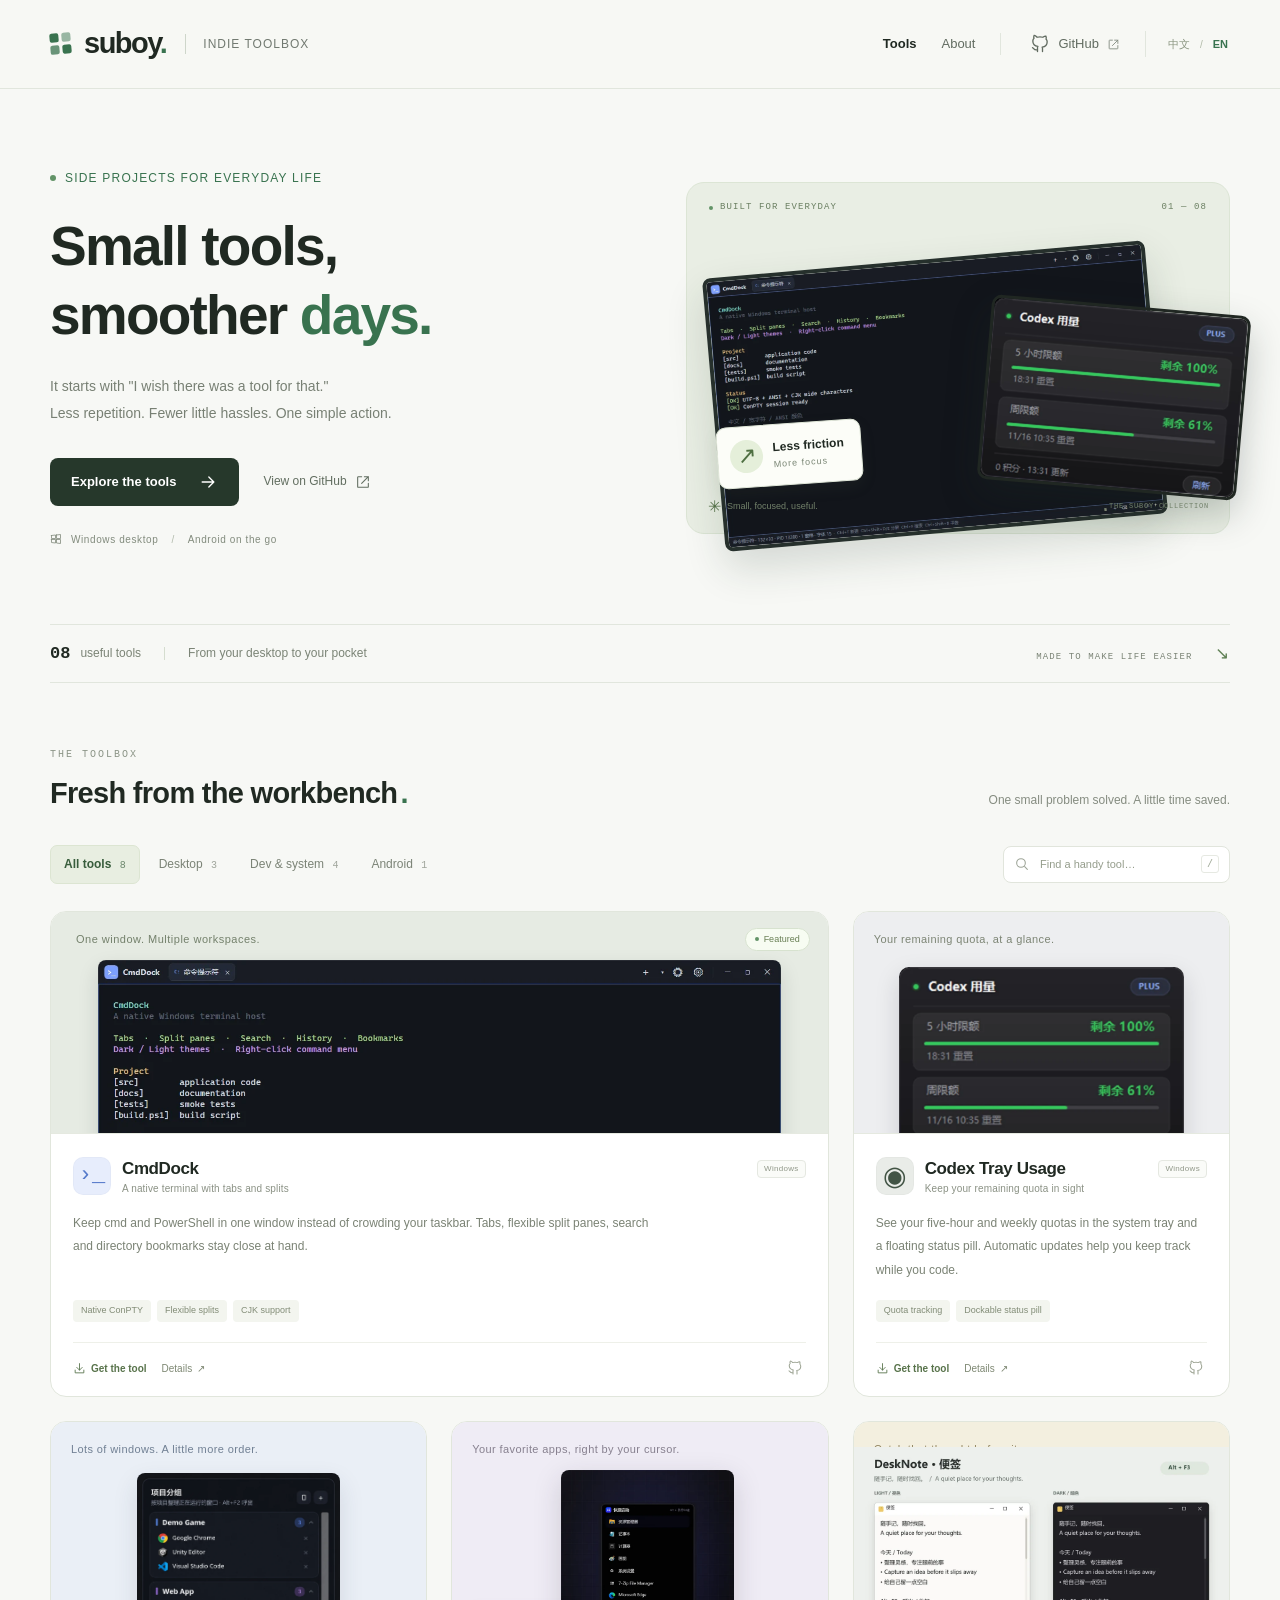
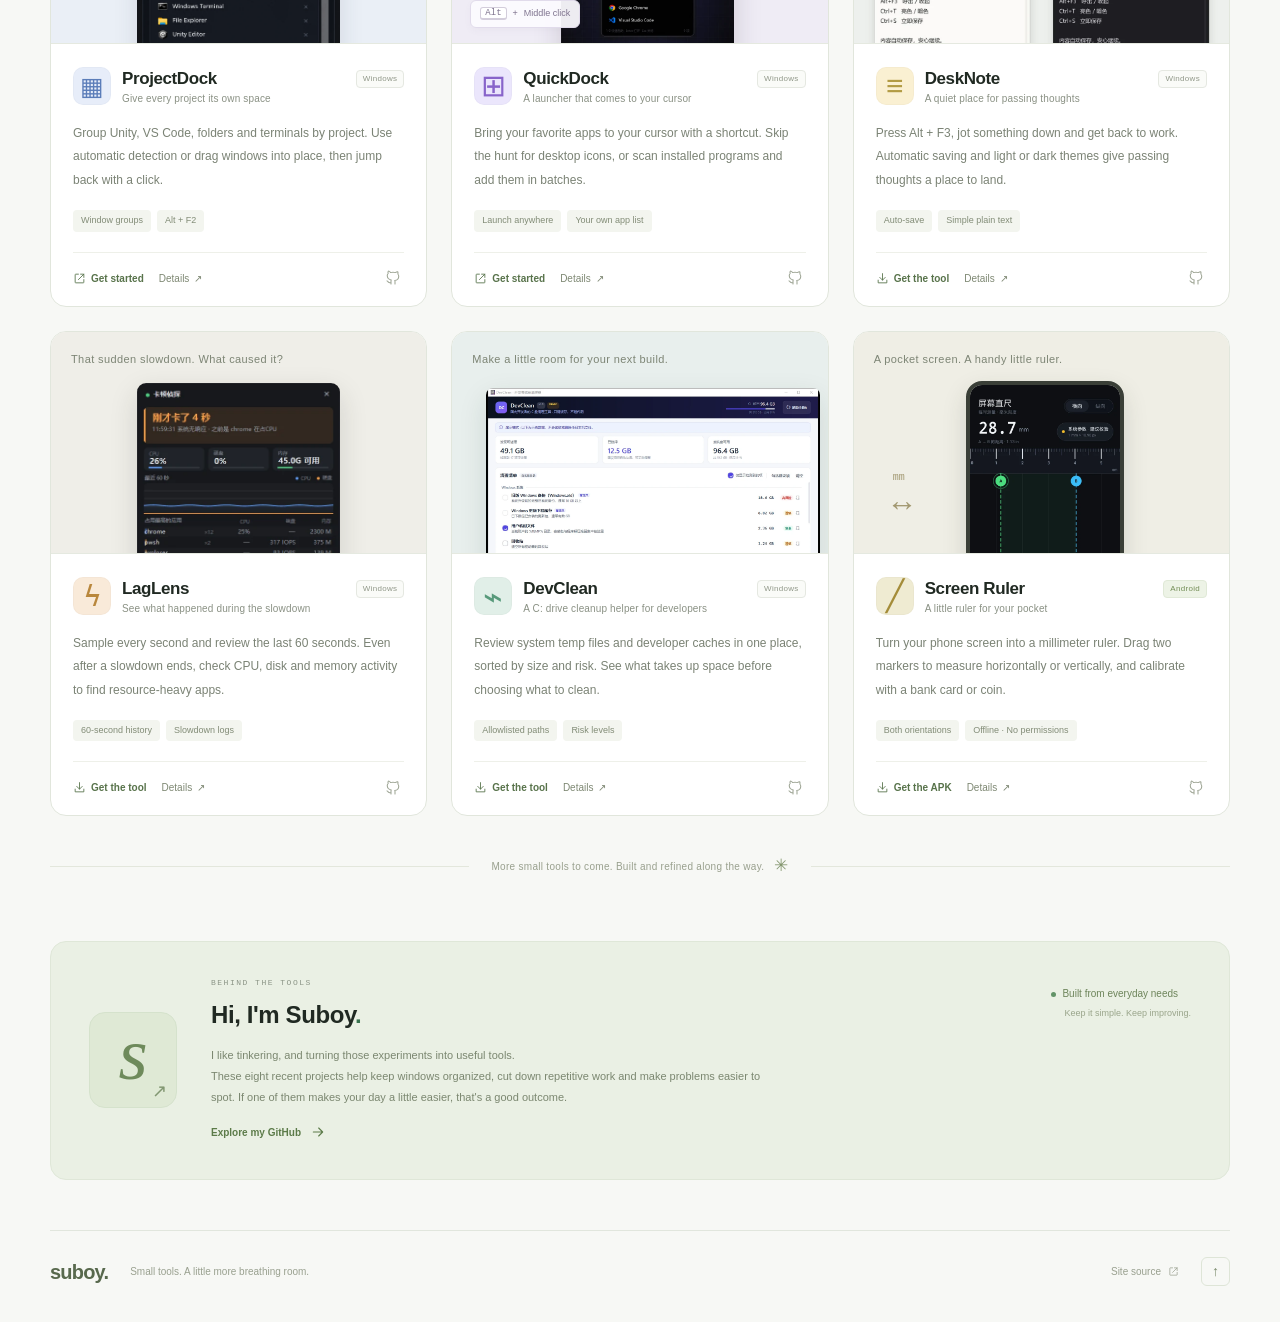
==== en/index.html @ 05780166 "Add English website with language switching and bilingual search" ====
<!DOCTYPE html>
<html lang="en">
<head>
  <meta charset="UTF-8">
  <meta name="viewport" content="width=device-width, initial-scale=1">
  <meta name="theme-color" content="#f7f8f5">
  <meta name="description" content="Explore eight tools by Suboy: CmdDock, Codex Tray Usage, DeskNote, DevClean, LagLens, ProjectDock, QuickDock and Screen Ruler. Small apps for Windows and Android.">
  <link rel="canonical" href="https://suboy1219.github.io/suboy/en/">
  <link rel="alternate" hreflang="zh-Hans" href="https://suboy1219.github.io/suboy/">
  <link rel="alternate" hreflang="en" href="https://suboy1219.github.io/suboy/en/">
  <link rel="alternate" hreflang="x-default" href="https://suboy1219.github.io/suboy/">
  <link rel="sitemap" type="application/xml" href="../sitemap.xml">
  <meta property="og:title" content="Suboy · Small tools, smoother days">
  <meta property="og:description" content="Eight tools built for everyday needs. Terminals, desktop shortcuts, system diagnostics and a ruler in your pocket.">
  <meta property="og:type" content="website">
  <meta property="og:url" content="https://suboy1219.github.io/suboy/en/">
  <meta property="og:locale" content="en_US">
  <meta property="og:locale:alternate" content="zh_CN">
  <title>Suboy Toolbox · Windows Productivity Tools &amp; Android Apps</title>
  <link rel="icon" href="../assets/favicon.svg" type="image/svg+xml">
  <link rel="stylesheet" href="../styles.css">
  <script src="../locales/en.js" defer></script>
  <script src="../app.js" defer></script>
</head>
<body>
  <a class="skip-link" href="#tools">Skip to tools</a>
  <svg class="icon-definitions" xmlns="http://www.w3.org/2000/svg" aria-hidden="true">
    <symbol id="i-arrow" viewbox="0 0 24 24"><path d="M5 12h14m-6-6 6 6-6 6"/></symbol>
    <symbol id="i-external" viewbox="0 0 24 24"><path d="M14 4h6v6m0-6L10 14m0-10H5a1 1 0 0 0-1 1v14a1 1 0 0 0 1 1h14a1 1 0 0 0 1-1v-5"/></symbol>
    <symbol id="i-download" viewbox="0 0 24 24"><path d="M12 3v12m-5-5 5 5 5-5M4 15v5h16v-5"/></symbol>
    <symbol id="i-search" viewbox="0 0 24 24"><circle cx="10.5" cy="10.5" r="6.5"/><path d="m16 16 4 4"/></symbol>
    <symbol id="i-github" viewbox="0 0 24 24"><path d="M9 19c-4.3 1.3-4.3-2.2-6-2.7m12 5v-3.5c0-1 .1-1.5-.5-2.1 3-.3 6.1-1.5 6.1-6.8 0-1.5-.5-2.7-1.4-3.6.2-.3.6-1.8-.1-3.6 0 0-1.1-.4-3.7 1.4a13 13 0 0 0-6.8 0C6 .3 4.9.7 4.9.7c-.7 1.8-.3 3.3-.1 3.6-.9.9-1.4 2.1-1.4 3.6 0 5.3 3.1 6.5 6.1 6.8-.5.5-.6 1.2-.5 2.1v4.5" transform="translate(0 1) scale(1 .94)"/></symbol>
    <symbol id="i-windows" viewbox="0 0 24 24"><path d="m3 5 8-1v7H3V5Zm10-1 8-1v8h-8V4ZM3 13h8v7l-8-1v-6Zm10 0h8v8l-8-1v-7Z"/></symbol>
    <symbol id="i-check" viewbox="0 0 24 24"><path d="m5 12 4 4L19 6"/></symbol>
    <symbol id="i-close" viewbox="0 0 24 24"><path d="m6 6 12 12M6 18 18 6"/></symbol>
  </svg>

  <header class="site-header">
    <div class="container header-inner">
      <a class="brand" href="#" aria-label="Suboy home"><span class="brand-mark" aria-hidden="true"><i></i><i></i><i></i><i></i></span><span>suboy<span class="brand-period">.</span></span><span class="brand-label">INDIE TOOLBOX</span></a>
      <nav aria-label="Main navigation"><a class="nav-current" href="#tools">Tools</a><a href="#about">About</a><a class="nav-github" href="https://github.com/suboy1219" target="_blank" rel="noopener noreferrer"><svg class="icon"><use href="#i-github"/></svg>GitHub<svg class="icon small"><use href="#i-external"/></svg></a><span class="language-switch" role="group" aria-label="Choose language"><a href="../" lang="zh-CN" hreflang="zh-Hans" data-language="zh" aria-label="Switch to Chinese">中文</a><span aria-hidden="true">/</span><a href="./" lang="en" hreflang="en" data-language="en" aria-label="Switch to English" aria-current="page">EN</a></span></nav>
    </div>
  </header>

  <main>
    <section class="hero container" aria-labelledby="hero-title">
      <div class="hero-copy">
        <p class="eyebrow"><span class="status-dot"></span>SIDE PROJECTS FOR EVERYDAY LIFE</p>
        <h1 id="hero-title">Small tools,<br>smoother <span class="green">days.</span></h1>
        <p class="hero-description">It starts with "I wish there was a tool for that."<br class="desktop-break">Less repetition. Fewer little hassles. One simple action.</p>
        <div class="hero-actions"><a class="button button-dark" href="#tools">Explore the tools<svg class="icon"><use href="#i-arrow"/></svg></a><a class="hero-source" href="https://github.com/suboy1219" target="_blank" rel="noopener noreferrer">View on GitHub<svg class="icon small"><use href="#i-external"/></svg></a></div>
        <p class="hero-footnote"><svg class="icon small"><use href="#i-windows"/></svg>Windows desktop<span class="separator">/</span>Android on the go</p>
      </div>
      <figure class="hero-visual" aria-label="A preview of CmdDock and Codex Tray Usage">
        <div class="visual-topline"><span><span class="status-dot"></span> BUILT FOR EVERYDAY</span><span>01 — 08</span></div>
        <div class="terminal-preview"><img src="../assets/cmd-dock.webp" width="1180" height="720" alt="CmdDock native terminal in dark mode" fetchpriority="high"></div>
        <div class="usage-preview"><img src="../assets/codex-taskbar.webp" width="640" height="452" alt="Codex Tray Usage showing example five-hour and weekly quotas"></div>
        <div class="visual-sticker"><span class="sticker-icon">↗</span><div>Less friction<span>More focus</span></div></div>
        <figcaption><span class="mini-cross">✳</span>Small, focused, useful.<span class="visual-caption-right">THE SUBOY COLLECTION</span></figcaption>
      </figure>
    </section>

    <div class="collection-strip container"><p><span class="strip-number">08</span> useful tools<span class="strip-divider"></span>From your desktop to your pocket</p><span class="strip-note">MADE TO MAKE LIFE EASIER <span>↘</span></span></div>

    <section class="tools-section container" id="tools" aria-labelledby="tools-title">
      <div class="section-heading"><div><p class="section-kicker">THE TOOLBOX</p><h2 id="tools-title">Fresh from the workbench<span class="heading-dot">.</span></h2></div><p>One small problem solved. A little time saved.</p></div>
      <div class="toolbar" hidden>
        <div class="filters" role="group" aria-label="Filter tools by category">
          <button class="filter active" type="button" data-filter="all" aria-pressed="true">All tools <span>8</span></button>
          <button class="filter" type="button" data-filter="desktop" aria-pressed="false">Desktop <span>3</span></button>
          <button class="filter" type="button" data-filter="dev" aria-pressed="false">Dev &amp; system <span>4</span></button>
          <button class="filter" type="button" data-filter="android" aria-pressed="false">Android <span>1</span></button>
        </div>
        <label class="search-box"><svg class="icon"><use href="#i-search"/></svg><input id="tool-search" type="search" placeholder="Find a handy tool…" aria-label="Search tools" maxlength="100" autocomplete="off"><span class="search-hint" aria-hidden="true">/</span></label>
      </div>
      <p class="sr-only" id="results-status" role="status" aria-live="polite" aria-atomic="true">Showing all 8 tools</p>

      <div class="tool-grid" id="tool-grid">
        <article class="tool-card featured" data-id="cmd-dock" data-category="dev" data-keywords="terminal powershell cmd 终端 命令行 分屏">
          <div class="card-visual terminal-visual"><span class="visual-label">One window. Multiple workspaces.</span><img src="../assets/cmd-dock.webp" width="1180" height="720" alt="CmdDock terminal in dark mode" loading="lazy"><span class="featured-label"><span class="status-dot"></span>Featured</span></div>
          <div class="card-content"><div class="card-title-row"><span class="app-icon cmd-icon" aria-hidden="true">›_</span><div><h3>CmdDock</h3><span class="tool-subtitle">A native terminal with tabs and splits</span></div><span class="platform">Windows</span></div><p class="card-description">Keep cmd and PowerShell in one window instead of crowding your taskbar. Tabs, flexible split panes, search and directory bookmarks stay close at hand.</p><div class="tags"><span>Native ConPTY</span><span>Flexible splits</span><span>CJK support</span></div><div class="card-footer"><a class="download-link" href="https://github.com/suboy1219/cmd-dock/releases/latest" target="_blank" rel="noopener noreferrer"><svg class="icon small"><use href="#i-download"/></svg>Get the tool</a><button type="button" class="detail-button" hidden>Details <span aria-hidden="true">↗</span></button><a class="source-link" href="https://github.com/suboy1219/cmd-dock" target="_blank" rel="noopener noreferrer" aria-label="CmdDock source code"><svg class="icon"><use href="#i-github"/></svg></a></div></div>
        </article>

        <article class="tool-card" data-id="codex-taskbar" data-category="dev" data-keywords="codex ai quota 额度 用量 托盘 5h weekly">
          <div class="card-visual codex-visual"><div class="preview-caption">Your remaining quota, at a glance.</div><img src="../assets/codex-taskbar.webp" width="640" height="452" alt="Codex Tray Usage interface with example quota data" loading="lazy"></div>
          <div class="card-content"><div class="card-title-row"><span class="app-icon codex-icon" aria-hidden="true">◉</span><div><h3>Codex Tray Usage</h3><span class="tool-subtitle">Keep your remaining quota in sight</span></div><span class="platform">Windows</span></div><p class="card-description">See your five-hour and weekly quotas in the system tray and a floating status pill. Automatic updates help you keep track while you code.</p><div class="tags"><span>Quota tracking</span><span>Dockable status pill</span></div><div class="card-footer"><a class="download-link" href="https://github.com/suboy1219/codex-taskbar/releases/latest" target="_blank" rel="noopener noreferrer"><svg class="icon small"><use href="#i-download"/></svg>Get the tool</a><button type="button" class="detail-button" hidden>Details <span aria-hidden="true">↗</span></button><a class="source-link" href="https://github.com/suboy1219/codex-taskbar" target="_blank" rel="noopener noreferrer" aria-label="Codex Tray Usage source code"><svg class="icon"><use href="#i-github"/></svg></a></div></div>
        </article>

        <article class="tool-card" data-id="project-dock" data-category="desktop" data-keywords="项目 窗口 分组 切换 unity vscode alt f2">
          <div class="card-visual project-visual"><div class="preview-caption">Lots of windows. A little more order.</div><img src="../assets/project-dock.webp" width="915" height="1719" alt="ProjectDock window groups with example project names" loading="lazy"></div>
          <div class="card-content"><div class="card-title-row"><span class="app-icon project-icon" aria-hidden="true">▦</span><div><h3>ProjectDock</h3><span class="tool-subtitle">Give every project its own space</span></div><span class="platform">Windows</span></div><p class="card-description">Group Unity, VS Code, folders and terminals by project. Use automatic detection or drag windows into place, then jump back with a click.</p><div class="tags"><span>Window groups</span><span>Alt + F2</span></div><div class="card-footer"><a class="download-link" href="https://github.com/suboy1219/project-dock" target="_blank" rel="noopener noreferrer"><svg class="icon small"><use href="#i-external"/></svg>Get started</a><button type="button" class="detail-button" hidden>Details <span aria-hidden="true">↗</span></button><a class="source-link" href="https://github.com/suboy1219/project-dock" target="_blank" rel="noopener noreferrer" aria-label="ProjectDock source code"><svg class="icon"><use href="#i-github"/></svg></a></div></div>
        </article>

        <article class="tool-card" data-id="quick-dock" data-category="desktop" data-keywords="启动器 launcher 快捷 程序 鼠标 alt 中键">
          <div class="card-visual quick-visual"><div class="preview-caption">Your favorite apps, right by your cursor.</div><img src="../assets/quick-dock.webp" width="560" height="650" alt="QuickDock quick-launch menu beside the cursor" loading="lazy"><span class="shortcut-chip"><kbd>Alt</kbd><span>+</span><span>Middle click</span></span></div>
          <div class="card-content"><div class="card-title-row"><span class="app-icon quick-icon" aria-hidden="true">⊞</span><div><h3>QuickDock</h3><span class="tool-subtitle">A launcher that comes to your cursor</span></div><span class="platform">Windows</span></div><p class="card-description">Bring your favorite apps to your cursor with a shortcut. Skip the hunt for desktop icons, or scan installed programs and add them in batches.</p><div class="tags"><span>Launch anywhere</span><span>Your own app list</span></div><div class="card-footer"><a class="download-link" href="https://github.com/suboy1219/quick-dock" target="_blank" rel="noopener noreferrer"><svg class="icon small"><use href="#i-external"/></svg>Get started</a><button type="button" class="detail-button" hidden>Details <span aria-hidden="true">↗</span></button><a class="source-link" href="https://github.com/suboy1219/quick-dock" target="_blank" rel="noopener noreferrer" aria-label="QuickDock source code"><svg class="icon"><use href="#i-github"/></svg></a></div></div>
        </article>

        <article class="tool-card" data-id="desk-note" data-category="desktop" data-keywords="note 便签 笔记 灵感 文本 alt f3 自动保存">
          <div class="card-visual note-visual"><div class="preview-caption">Catch that thought before it goes.</div><img src="../assets/desk-note.webp" width="1040" height="780" alt="Illustration of DeskNote light and dark themes, not an app screenshot" loading="lazy"></div>
          <div class="card-content"><div class="card-title-row"><span class="app-icon note-icon" aria-hidden="true">≡</span><div><h3>DeskNote</h3><span class="tool-subtitle">A quiet place for passing thoughts</span></div><span class="platform">Windows</span></div><p class="card-description">Press Alt + F3, jot something down and get back to work. Automatic saving and light or dark themes give passing thoughts a place to land.</p><div class="tags"><span>Auto-save</span><span>Simple plain text</span></div><div class="card-footer"><a class="download-link" href="https://github.com/suboy1219/desk-note/releases/latest" target="_blank" rel="noopener noreferrer"><svg class="icon small"><use href="#i-download"/></svg>Get the tool</a><button type="button" class="detail-button" hidden>Details <span aria-hidden="true">↗</span></button><a class="source-link" href="https://github.com/suboy1219/desk-note" target="_blank" rel="noopener noreferrer" aria-label="DeskNote source code"><svg class="icon"><use href="#i-github"/></svg></a></div></div>
        </article>

        <article class="tool-card" data-id="lag-lens" data-category="dev" data-keywords="卡顿 性能 cpu 内存 硬盘 监控 托盘 诊断">
          <div class="card-visual lag-visual"><div class="preview-caption">That sudden slowdown. What caused it?</div><img src="../assets/lag-lens.webp" width="420" height="586" alt="LagLens diagnostic panel using simulated load data" loading="lazy"></div>
          <div class="card-content"><div class="card-title-row"><span class="app-icon lag-icon" aria-hidden="true">ϟ</span><div><h3>LagLens <span class="title-alias">Lag detective</span></h3><span class="tool-subtitle">See what happened during the slowdown</span></div><span class="platform">Windows</span></div><p class="card-description">Sample every second and review the last 60 seconds. Even after a slowdown ends, check CPU, disk and memory activity to find resource-heavy apps.</p><div class="tags"><span>60-second history</span><span>Slowdown logs</span></div><div class="card-footer"><a class="download-link" href="https://github.com/suboy1219/lag-lens/releases/latest" target="_blank" rel="noopener noreferrer"><svg class="icon small"><use href="#i-download"/></svg>Get the tool</a><button type="button" class="detail-button" hidden>Details <span aria-hidden="true">↗</span></button><a class="source-link" href="https://github.com/suboy1219/lag-lens" target="_blank" rel="noopener noreferrer" aria-label="LagLens source code"><svg class="icon"><use href="#i-github"/></svg></a></div></div>
        </article>

        <article class="tool-card" data-id="dev-clean" data-category="dev" data-keywords="DevClean C盘 清理 缓存 npm gradle docker 磁盘 空间">
          <div class="card-visual clean-visual"><div class="preview-caption">Make a little room for your next build.</div><img src="../assets/dev-clean.webp" width="1200" height="840" alt="DevClean cache cleanup interface with simulated capacity and cache data" loading="lazy"></div>
          <div class="card-content"><div class="card-title-row"><span class="app-icon clean-icon" aria-hidden="true">⌁</span><div><h3>DevClean</h3><span class="tool-subtitle">A C: drive cleanup helper for developers</span></div><span class="platform">Windows</span></div><p class="card-description">Review system temp files and developer caches in one place, sorted by size and risk. See what takes up space before choosing what to clean.</p><div class="tags"><span>Allowlisted paths</span><span>Risk levels</span></div><div class="card-footer"><a class="download-link" href="https://github.com/suboy1219/DevClean/releases/latest" target="_blank" rel="noopener noreferrer"><svg class="icon small"><use href="#i-download"/></svg>Get the tool</a><button type="button" class="detail-button" hidden>Details <span aria-hidden="true">↗</span></button><a class="source-link" href="https://github.com/suboy1219/DevClean" target="_blank" rel="noopener noreferrer" aria-label="DevClean source code"><svg class="icon"><use href="#i-github"/></svg></a></div></div>
        </article>

        <article class="tool-card" data-id="screen-ruler" data-category="android" data-keywords="直尺 测量 毫米 mm 标尺 尺子 android 安卓 手机">
          <div class="card-visual ruler-visual"><div class="preview-caption">A pocket screen. A handy little ruler.</div><img src="../assets/screen-ruler.webp" width="540" height="1170" alt="Screen Ruler for Android showing the distance between two markers in millimeters" loading="lazy"><span class="ruler-decoration" aria-hidden="true">mm<br><b>↔</b></span></div>
          <div class="card-content"><div class="card-title-row"><span class="app-icon ruler-icon" aria-hidden="true">╱</span><div><h3>Screen Ruler</h3><span class="tool-subtitle">A little ruler for your pocket</span></div><span class="platform android-platform">Android</span></div><p class="card-description">Turn your phone screen into a millimeter ruler. Drag two markers to measure horizontally or vertically, and calibrate with a bank card or coin.</p><div class="tags"><span>Both orientations</span><span>Offline · No permissions</span></div><div class="card-footer"><a class="download-link" href="https://github.com/suboy1219/screen-ruler/blob/main/dist/ScreenRuler-1.0.1.apk" target="_blank" rel="noopener noreferrer"><svg class="icon small"><use href="#i-download"/></svg>Get the APK</a><button type="button" class="detail-button" hidden>Details <span aria-hidden="true">↗</span></button><a class="source-link" href="https://github.com/suboy1219/screen-ruler" target="_blank" rel="noopener noreferrer" aria-label="Screen Ruler source code"><svg class="icon"><use href="#i-github"/></svg></a></div></div>
        </article>
      </div>
      <div class="empty-state" id="empty-state" hidden><svg class="icon"><use href="#i-search"/></svg><h3>No tools found just yet</h3><p>Try another keyword, or explore all the tools.</p><button type="button" class="button button-dark" id="reset-search">Show all tools</button></div>
      <div class="collection-end"><span></span><p>More small tools to come. Built and refined along the way.<span aria-hidden="true">✳</span></p><span></span></div>
    </section>

    <section class="about-section container" id="about" aria-labelledby="about-title">
      <div class="about-monogram" aria-hidden="true">s<span>↗</span></div>
      <div class="about-copy"><p class="section-kicker">BEHIND THE TOOLS</p><h2 id="about-title">Hi, I'm Suboy<span class="green">.</span></h2><p>I like tinkering, and turning those experiments into useful tools.<br>These eight recent projects help keep windows organized, cut down repetitive work and make problems easier to spot. If one of them makes your day a little easier, that's a good outcome.</p><a href="https://github.com/suboy1219" target="_blank" rel="noopener noreferrer">Explore my GitHub<svg class="icon small"><use href="#i-arrow"/></svg></a></div>
      <div class="about-note"><span class="status-dot"></span>Built from everyday needs<span>Keep it simple. Keep improving.</span></div>
    </section>
  </main>

  <footer class="site-footer container"><a class="footer-brand" href="#">suboy.</a><p>Small tools. A little more breathing room.</p><a href="https://github.com/suboy1219/suboy" target="_blank" rel="noopener noreferrer">Site source<svg class="icon small"><use href="#i-external"/></svg></a><a class="back-top" href="#" aria-label="Back to top">↑</a></footer>

  <dialog class="tool-dialog" id="tool-dialog" aria-labelledby="dialog-title" aria-describedby="dialog-description"><button class="dialog-close" type="button" aria-label="Close tool details" autofocus><svg class="icon"><use href="#i-close"/></svg></button><div id="dialog-content"></div></dialog>
</body>
</html>
---- styles.css ----
@charset "UTF-8";

:root{color-scheme:light;--bg:#f7f8f5;--paper:#fff;--ink:#202922;--muted:#717970;--green:#39734f;--line:#e1e6dd;--soft:#edf1e9;--radius:16px;font-family:Inter,"Segoe UI","PingFang SC","Microsoft YaHei",sans-serif;font-synthesis:none}
*,*::before,*::after{box-sizing:border-box}html{scroll-behavior:smooth;scroll-padding-top:100px}body{margin:0;background:var(--bg);color:var(--ink);font-size:14px;line-height:1.7;-webkit-font-smoothing:antialiased}body.modal-open{overflow:hidden}a{color:inherit;text-decoration:none}button,input{font:inherit}button,a,input{-webkit-tap-highlight-color:transparent}button{cursor:pointer}button:disabled{cursor:default}a,button,input{touch-action:manipulation}button{color:inherit}button:focus-visible,a:focus-visible,input:focus-visible{outline:3px solid #49825f;outline-offset:4px}img{display:block;max-width:100%;height:auto}figure,p,h1,h2,h3{margin:0}button{border:0}svg.icon{width:20px;height:20px;fill:none;stroke:currentColor;stroke-width:1.6;stroke-linecap:round;stroke-linejoin:round;flex:none}svg.small{width:16px;height:16px}.icon-definitions{position:absolute;width:0;height:0;overflow:hidden}.container{width:min(1180px,calc(100% - 80px));margin-inline:auto}.sr-only{position:absolute;width:1px;height:1px;margin:-1px;padding:0;clip:rect(0,0,0,0);overflow:hidden;white-space:nowrap;border:0}[hidden]{display:none!important}::selection{background:#d9ebd3;color:#203e29}
.skip-link{position:fixed;top:10px;left:10px;transform:translateY(-160%);z-index:20;padding:10px 20px;background:var(--ink);color:#fff;border-radius:8px}.skip-link:focus{transform:none}.site-header{border-bottom:1px solid var(--line);background:rgba(247,248,245,.95)}.header-inner{height:88px;display:flex;align-items:center;justify-content:space-between}.brand{display:flex;align-items:center;gap:12px;font-size:29px;font-weight:750;letter-spacing:-1.5px}.brand-period{color:var(--green)}.brand-label{font-size:12px;letter-spacing:1px;color:var(--muted);font-weight:400;border-left:1px solid #ced6ca;padding-left:17px;margin-left:7px}.brand-mark{display:grid;grid-template-columns:repeat(2,9px);gap:3px;transform:rotate(-5deg);margin-right:1px}.brand-mark i{width:9px;height:9px;border-radius:2px;background:var(--green)}.brand-mark i:nth-child(2){opacity:.5}.brand-mark i:nth-child(3){opacity:.75}nav{display:flex;align-items:center;gap:35px;font-size:13px}nav>a{color:#616b60;transition:color .2s}nav>a:hover,.nav-current{color:var(--ink)}.nav-current{font-weight:650}.nav-github{display:flex;align-items:center;gap:8px;border-left:1px solid var(--line);padding-left:29px}.nav-github .small{width:13px;height:13px;color:#80897e}
.hero{display:grid;grid-template-columns:1.05fr 1fr;gap:65px;padding-top:79px;padding-bottom:76px;align-items:center}.eyebrow{font-size:12px;color:var(--green);display:flex;align-items:center;gap:9px;letter-spacing:1.2px;margin-bottom:24px}.status-dot{display:inline-block;width:6px;height:6px;background:#629367;border-radius:50%;flex:none}.hero h1{font-size:clamp(42px,4.7vw,64px);font-weight:750;line-height:1.32;letter-spacing:-2px}.green{color:var(--green)}.hero h1 .green{position:relative;white-space:nowrap}.hero-description{font-size:15px;line-height:1.95;letter-spacing:.25px;color:#788074;margin-top:23px}.hero-actions{display:flex;align-items:center;gap:24px;margin-top:30px}.button{display:inline-flex;align-items:center;justify-content:center;gap:22px;border-radius:8px;padding:13px 21px;font-size:13px;font-weight:550;transition:background .2s,transform .2s}.button:hover{transform:translateY(-2px)}.button-dark{background:#26382b;color:white}.button-dark:hover{background:#38573f}.hero-source{display:flex;align-items:center;gap:8px;font-size:12px;color:#626e60}.hero-source:hover{color:var(--green)}.hero-footnote{display:flex;align-items:center;gap:9px;margin-top:25px;color:#828b7d;font-size:10px;letter-spacing:.6px}.hero-footnote svg{width:12px;height:12px}.separator{margin-inline:4px;color:#b2baac}
.hero-visual{height:352px;position:relative;border:1px solid #dce5d5;border-radius:18px;background-color:#e9eee4;background-image:radial-gradient(#b7c5b2 .7px,transparent .7px);background-size:16px 16px;isolation:isolate}.visual-topline{position:absolute;left:22px;right:22px;top:18px;display:flex;align-items:center;justify-content:space-between;color:#6a7f61;font:9px/1.5 Consolas,monospace;letter-spacing:1.1px}.visual-topline>span:first-child{display:flex;align-items:center;gap:7px}.visual-topline .status-dot{width:4px;height:4px}.terminal-preview{position:absolute;top:76px;left:26px;width:82%;transform:rotate(-5deg);border-radius:8px;overflow:hidden;box-shadow:0 18px 40px #1d352329;border:4px solid #26302c}.usage-preview{position:absolute;top:122px;right:-15px;width:48%;transform:rotate(5deg);box-shadow:0 15px 36px #1b2b2640;border:3px solid #202722;border-radius:10px;overflow:hidden}.visual-sticker{position:absolute;bottom:48px;left:30px;display:flex;align-items:center;gap:10px;background:#fcfdf8;padding:12px 17px 12px 12px;border:1px solid #e0e7d9;border-radius:10px;box-shadow:0 6px 16px #5d715616;transform:rotate(-4deg);font-size:12px;font-weight:600}.sticker-icon{font-size:23px;border-radius:50%;background:#e5efda;width:33px;height:33px;text-align:center;color:#4e6f41;line-height:31px}.visual-sticker div>span{display:block;font-size:9px;letter-spacing:1px;color:#7b8776;font-weight:400}.hero-visual figcaption{position:absolute;bottom:13px;left:21px;right:20px;display:flex;align-items:center;gap:6px;color:#72816a;font-size:9px}.mini-cross{font-size:16px;color:#526e46}.visual-caption-right{margin-left:auto;font:7px Consolas,monospace;letter-spacing:.8px}
.collection-strip{border-block:1px solid var(--line);padding-block:18px;display:flex;align-items:center;justify-content:space-between;color:#7b8476;font-size:12px}.collection-strip p{display:flex;align-items:center;gap:7px}.strip-number{font:600 17px Consolas,monospace;color:var(--ink);margin-right:3px}.strip-divider{height:13px;width:1px;background:#d5ddcf;margin-inline:16px}.strip-note{font:9px Consolas,monospace;letter-spacing:1.1px}.strip-note>span{font-size:17px;margin-left:16px;color:#608155}
.tools-section{padding-top:64px;padding-bottom:60px}.section-heading{display:flex;align-items:end;justify-content:space-between;gap:24px;margin-bottom:30px}.section-kicker{font:10px/1.5 Consolas,monospace;letter-spacing:2px;color:#8b9486;margin-bottom:10px}.section-heading h2{font-size:29px;line-height:1.5;letter-spacing:-.7px;font-weight:650}.heading-dot{color:var(--green);padding-left:3px}.section-heading>p{font-size:12px;color:#858c80;margin-bottom:5px}.toolbar{display:flex;justify-content:space-between;align-items:center;gap:20px;margin-bottom:27px}.filters{display:flex;align-items:center;gap:5px;flex-wrap:wrap}.filter{font-size:12px;background:transparent;white-space:nowrap;color:#7b8376;padding:8px 13px;border-radius:7px;border:1px solid transparent;transition:background .2s,color .2s}.filter span{font:10px Consolas,monospace;margin-left:5px;opacity:.7}.filter:hover{background:#eaf0e4;color:#3a5e3f}.filter.active{background:#e8eee1;border-color:#dce5d2;color:#385d3c;font-weight:600}.search-box{display:flex;align-items:center;background:#fff;border:1px solid #e1e5dc;border-radius:8px;gap:8px;padding:8px 10px;color:#9da497}.search-box .icon{width:16px;height:16px}.search-box input{width:155px;min-width:0;border:0;background:transparent;outline:none;font-size:11px;color:#495542;line-height:1.6}.search-box:focus-within{outline:2px solid #698b61;outline-offset:2px}.search-box input:focus-visible{outline:none}.search-box input::placeholder{color:#959d8c}.search-hint{display:flex;align-items:center;justify-content:center;font:10px Consolas,monospace;border:1px solid #e6e9e2;border-radius:3px;width:18px;height:18px;color:#9da694}
.tool-grid{display:grid;grid-template-columns:repeat(3,minmax(0,1fr));gap:24px}.tool-card{background:var(--paper);border:1px solid #e1e6dc;border-radius:var(--radius);overflow:hidden;display:flex;flex-direction:column;transition:box-shadow .2s,border-color .2s,transform .2s;min-width:0}.tool-card:hover{border-color:#bdceb6;box-shadow:0 10px 30px #39512b0b;transform:translateY(-3px)}.tool-card.featured{grid-column:span 2}.tool-grid.is-filtered .featured{grid-column:auto}.card-visual{height:222px;position:relative;overflow:hidden;flex:none;border-bottom:1px solid #e5e9e0;background:#eef1eb}.card-visual img{position:absolute;transition:transform .35s}.tool-card:hover .card-visual img{transform:translateY(-4px)}.terminal-visual{background:#e6ebe3}.terminal-visual img{width:88%;top:48px;left:6%;border-radius:8px 8px 0 0;box-shadow:0 9px 20px #1c2c2b25}.visual-label{position:absolute;top:18px;left:25px;color:#74816c;font-size:11px;letter-spacing:.5px}.featured-label{position:absolute;right:18px;top:16px;background:#fbfff5d9;border:1px solid #d7e2cf;color:#687f54;border-radius:20px;padding:3px 9px;font-size:9px;display:flex;align-items:center;gap:5px}.featured-label .status-dot{width:4px;height:4px}.preview-caption{position:absolute;top:18px;left:20px;right:20px;font-size:11px;color:#7d8575;letter-spacing:.4px}.codex-visual{background:#edeef0}.codex-visual img{top:55px;left:12%;width:76%;border-radius:10px;box-shadow:0 9px 24px #1a1d2726}.project-visual{background:#eaeff6}.project-visual .preview-caption{color:#718094}.project-visual img{top:51px;left:23%;width:54%;box-shadow:0 10px 25px #29385120;border-radius:8px}.quick-visual{background:#efecf5}.quick-visual .preview-caption{color:#87808f}.quick-visual img{top:48px;left:29%;width:46%;box-shadow:0 9px 28px #2921362b;border-radius:8px}.shortcut-chip{position:absolute;bottom:15px;left:18px;display:flex;align-items:center;gap:6px;font-size:9px;background:#fcfbffef;color:#7e738e;border:1px solid #e1dbeb;border-radius:6px;padding:5px 9px;box-shadow:0 3px 7px #7563830b}.shortcut-chip kbd{font:9px Consolas,monospace;border:1px solid #d3cddb;border-bottom-width:2px;background:#fff;padding:0 4px;border-radius:3px}.note-visual{background:#f3efdf}.note-visual .preview-caption{color:#938763}.note-visual img{width:100%;top:25px;left:0}.lag-visual{background:#efeee8}.lag-visual img{top:51px;left:23%;width:54%;border-radius:9px;box-shadow:0 10px 28px #26272026}.clean-visual{background:#e8efed}.clean-visual img{top:56px;left:9%;width:89%;border-radius:7px;box-shadow:0 10px 28px #17342920}.ruler-visual{background:#efeee5}.ruler-visual img{top:49px;left:30%;width:42%;border-radius:16px;border:4px solid #3a3f37;box-shadow:0 10px 24px #2d362b26}.ruler-decoration{position:absolute;bottom:23px;left:39px;color:#a29871;font:10px Consolas,monospace}.ruler-decoration b{font-size:31px;line-height:1.5;font-weight:400}.card-content{padding:22px 22px 15px;display:flex;flex-direction:column;flex:1}.card-title-row{display:flex;align-items:center;gap:11px;margin-bottom:15px}.app-icon{width:38px;height:38px;display:inline-flex;align-items:center;justify-content:center;border-radius:10px;font-size:25px;line-height:1;flex:none;box-shadow:inset 0 0 0 1px #00000005}.cmd-icon{background:#e7edfc;color:#5479ca;font-family:Consolas,monospace;font-size:22px}.codex-icon{background:#e9ece8;color:#425445;font-size:27px}.project-icon{background:#e7edf9;color:#5b7db9}.quick-icon{background:#ebe6fc;color:#8864ca;font-size:30px}.note-icon{background:#faf0d2;color:#b29b44;font-size:30px}.lag-icon{background:#f9ead9;color:#b9873c;font-size:29px}.clean-icon{background:#e1efe8;color:#589a7b;font-size:33px}.ruler-icon{background:#efebd2;color:#a48c39;font-size:30px}.card-title-row h3{font-size:17px;font-weight:650;line-height:1.5;letter-spacing:-.4px}.tool-subtitle{font-size:10px;color:#8a9184;letter-spacing:.15px;display:block}.platform{font-size:8px;letter-spacing:.3px;border:1px solid #e5e8e1;color:#919889;background:#fafbf8;padding:1px 6px;line-height:1.8;border-radius:4px;margin-left:auto;align-self:flex-start;margin-top:4px}.android-platform{background:#edf3e6;color:#758f58;border-color:#e0e9d7}.title-alias{font-size:11px;color:#89907f;letter-spacing:0;font-weight:400;margin-left:3px}.card-description{font-size:12px;color:#7b8375;line-height:1.95;min-height:70px;margin-bottom:18px}.featured .card-description{max-width:590px}.tags{display:flex;flex-wrap:wrap;gap:6px;margin-top:auto;margin-bottom:20px}.tags span{font-size:9px;line-height:1.7;border-radius:4px;background:#f3f5ef;color:#828c77;padding:3px 8px}.card-footer{display:flex;align-items:center;gap:15px;padding-top:13px;border-top:1px solid #eef0e9;min-height:38px;font-size:10px}.download-link{display:flex;align-items:center;gap:5px;color:#58734b;font-weight:550}.download-link .icon{width:13px;height:13px}.download-link:hover{text-decoration:underline;text-underline-offset:4px}.detail-button{display:flex;align-items:center;gap:5px;font-size:10px;padding:4px 0;background:transparent;color:#7e8873}.detail-button:hover{color:#366842}.source-link{margin-left:auto;color:#a0a797;display:flex;padding:3px}.source-link .icon{width:16px;height:16px}.source-link:hover{color:#3b6348}.empty-state{text-align:center;padding:65px 20px;border:1px dashed #ccd9c4;border-radius:12px;background:#fff}.empty-state>.icon{width:34px;height:34px;color:#92a185;margin-inline:auto;margin-bottom:14px}.empty-state h3{font-size:19px}.empty-state p{color:var(--muted);margin:8px 0 22px;font-size:13px}.collection-end{display:flex;align-items:center;gap:22px;margin-top:36px}.collection-end>span{height:1px;background:#e3e7dc;flex:1}.collection-end p{font-size:10px;color:#99a08e;display:flex;align-items:center;gap:10px;letter-spacing:.3px}.collection-end p>span{font-size:17px;color:#83966e}
.about-section{display:flex;align-items:center;gap:34px;background:#eaf0e4;border:1px solid #dfe7d8;border-radius:var(--radius);padding:35px 38px;margin-bottom:50px}.about-monogram{width:88px;height:96px;flex:none;position:relative;border:1px solid #d5e2cc;background:#dfe9d5;border-radius:16px;font:italic 75px/1.1 Georgia,serif;color:#6e8a5b;text-align:center}.about-monogram>span{position:absolute;bottom:7px;right:9px;font:18px/1 sans-serif;color:#829772}.about-copy{flex:1}.about-copy .section-kicker{font-size:8px;letter-spacing:1.5px;margin-bottom:6px}.about-copy h2{font-size:24px;font-weight:600;letter-spacing:-.4px;margin-bottom:9px}.about-copy>p:not(.section-kicker){color:#7b8770;line-height:1.9;font-size:11px;max-width:570px}.about-copy>a{font-size:10px;color:#5c7b49;display:inline-flex;align-items:center;gap:9px;margin-top:16px;font-weight:550}.about-note{font-size:10px;color:#6d845a;align-self:start;padding-top:8px;white-space:nowrap}.about-note .status-dot{width:5px;height:5px;margin-right:6px}.about-note>span:last-child{display:block;margin-top:4px;margin-left:13px;font-size:9px;color:#9aa58b}.site-footer{display:flex;align-items:center;gap:22px;border-top:1px solid var(--line);padding-block:24px;margin-bottom:10px;font-size:10px;color:#99a08f}.footer-brand{font-weight:750;font-size:20px;letter-spacing:-.8px;color:#58694d}.site-footer>a:nth-last-child(2){display:flex;align-items:center;gap:7px;margin-left:auto}.site-footer svg{width:11px;height:11px}.back-top{border:1px solid #dee5d7;border-radius:6px;width:29px;height:29px;display:flex;align-items:center;justify-content:center;color:#7b8c6c;font-size:14px}.back-top:hover{background:#e7eddc}
.tool-dialog{width:min(810px,calc(100% - 36px));max-height:calc(100dvh - 48px);padding:0;border:1px solid #d5dfce;border-radius:18px;color:var(--ink);background:var(--bg);box-shadow:0 30px 100px #152b2850;overscroll-behavior:contain}.tool-dialog::backdrop{background:#1b2d239c;backdrop-filter:blur(5px)}.dialog-close{position:sticky;top:14px;float:right;margin:14px 14px -50px 0;z-index:2;width:34px;height:34px;display:grid;place-items:center;border:1px solid #dce3d5;border-radius:50%;background:#ffffffed;box-shadow:0 3px 8px #0000000a}.dialog-close:hover{background:#e1ebd9}.dialog-header{padding:34px 34px 25px}.dialog-header .card-title-row{padding-right:25px}.dialog-header h2{font-size:25px;line-height:1.4}.dialog-header .app-icon{width:46px;height:46px}.dialog-description{color:#6e7a65;font-size:13px;line-height:1.95}.dialog-image{margin:0 34px;padding:22px;background:#e9ede4;border:1px solid #dce4d4;border-radius:12px;display:flex;align-items:center;justify-content:center}.dialog-image img{max-height:420px;object-fit:contain;width:auto;max-width:100%;border-radius:5px}.image-caption{font-size:10px;color:#8e9883;margin:8px 34px 20px}.dialog-details{padding:0 34px 30px}.dialog-details h3{font-size:14px;margin-top:22px;margin-bottom:10px}.dialog-features{list-style:none;padding:0;margin:0;display:grid;gap:11px}.dialog-features li{font-size:12px;color:#727f67;display:flex;align-items:flex-start;gap:9px}.dialog-features .icon{color:#6f9360;width:15px;height:15px;margin-top:3px}.requirements{border-left:3px solid #b8caaa;padding:9px 13px;background:#eaf0e3;color:#79886c;font-size:11px;line-height:1.9}.dialog-actions{margin-top:23px;display:flex;gap:15px;align-items:center;flex-wrap:wrap}.dialog-actions>a:last-child{display:flex;align-items:center;gap:7px;font-size:12px;color:#738166}
@media(min-width:1500px){.hero{padding-block:90px}.hero-visual{height:385px}.terminal-preview{top:80px}.usage-preview{top:138px}}
@media(max-width:1100px){.container{width:calc(100% - 56px)}.hero{gap:35px;padding-block:60px}.hero h1{font-size:49px}.hero-visual{height:320px}.hero-actions{gap:18px}.hero-source{font-size:11px}.tool-grid{gap:18px}.card-content{padding:19px 17px 14px}.card-title-row{gap:9px}.card-title-row h3{font-size:15px}.tool-subtitle{font-size:9px}.app-icon{width:33px;height:33px}.platform{font-size:7px;padding-inline:4px}.title-alias{display:block;font-size:9px;line-height:1;margin:1px 0 3px}.search-box input{width:130px}.about-note{display:none}.card-visual{height:200px}.card-description{font-size:11px}.featured .card-description{min-height:64px}.tool-grid.is-filtered .featured .card-description{min-height:70px}.filter{padding-inline:10px}}
@media(max-width:850px){.hero{grid-template-columns:1fr 1fr;gap:28px}.hero h1{font-size:40px}.hero-description{font-size:12px}.hero-visual{height:280px}.terminal-preview{top:67px}.usage-preview{top:120px;right:-8px}.visual-sticker{bottom:44px;left:16px;padding:8px 11px;font-size:10px}.visual-caption-right{display:none}.hero-actions{gap:14px;flex-wrap:wrap}.hero-footnote{font-size:9px}.button{padding:11px 17px;font-size:12px}.tool-grid{grid-template-columns:repeat(2,minmax(0,1fr));gap:20px}.tool-card.featured{grid-column:auto}.card-visual{height:215px}.terminal-visual img{width:90%;left:5%;top:60px}.visual-label{font-size:10px;left:17px}.featured-label{right:12px;top:16px;font-size:8px}.card-title-row h3{font-size:17px}.tool-subtitle{font-size:10px}.card-content{padding:20px}.card-description{font-size:12px;min-height:70px}.app-icon{width:36px;height:36px}.platform{font-size:8px}.title-alias{display:inline;font-size:10px}.toolbar{flex-wrap:wrap;gap:14px}.filters{gap:6px}.search-box{width:100%;padding-block:10px}.search-box input{width:100%;flex:1}.search-hint{display:none}.section-heading{align-items:start}.section-heading>p{align-self:end;font-size:10px}.strip-note{font-size:7px;letter-spacing:.6px}.strip-divider{margin-inline:8px}.about-section{gap:25px;padding:30px}.tools-section{padding-top:45px}.card-footer{gap:13px}}
@media(max-width:600px){html{scroll-padding-top:25px}.container{width:calc(100% - 36px)}.header-inner{height:72px}.brand{font-size:27px;gap:9px}.brand-label{font-size:10px;padding-left:12px;margin-left:3px;letter-spacing:0}nav{gap:17px;font-size:12px}.nav-github{padding-left:0;border:0}.nav-github .icon:first-child{width:19px;height:19px}.nav-github{font-size:0;gap:0}.nav-github .small{display:none}.hero{grid-template-columns:1fr;padding-top:43px;padding-bottom:34px;gap:33px}.eyebrow{font-size:10px;margin-bottom:20px}.hero h1{font-size:clamp(38px,9.6vw,56px);letter-spacing:-1.5px;line-height:1.38}.hero-description{font-size:13px;margin-top:18px}.hero-actions{margin-top:22px;gap:25px}.hero-source{font-size:11px}.hero-footnote{margin-top:21px}.hero-visual{height:300px;width:100%;margin-top:5px}.terminal-preview{top:66px;left:22px;width:80%}.usage-preview{top:108px;right:12px;width:45%}.visual-topline{font-size:8px}.visual-sticker{left:24px;bottom:42px;font-size:11px}.visual-caption-right{display:block;font-size:6px}.collection-strip{padding-block:15px;font-size:10px}.strip-number{font-size:15px}.strip-divider{margin-inline:5px}.strip-note{display:none}.tools-section{padding-top:36px;padding-bottom:35px}.section-heading{margin-bottom:21px;display:block}.section-kicker{font-size:9px;margin-bottom:7px}.section-heading h2{font-size:26px}.section-heading>p{font-size:11px;margin-top:6px}.toolbar{gap:14px;margin-bottom:20px}.filters{gap:3px;width:100%;justify-content:space-between}.filter{padding:7px 8px;font-size:10px}.filter span{font-size:9px;margin-left:2px}.search-box{padding:10px 12px}.search-box input{font-size:12px}.tool-grid{grid-template-columns:minmax(0,1fr);gap:21px}.card-visual{height:232px}.card-content{padding:21px 22px 15px}.card-title-row h3{font-size:18px}.tool-subtitle{font-size:10px}.card-description{font-size:12px;min-height:0!important;margin-bottom:16px;line-height:1.95}.card-title-row{margin-bottom:14px;gap:11px}.app-icon{width:38px;height:38px}.tags{margin-bottom:16px}.tags span{font-size:10px}.platform{font-size:8px}.card-footer,.detail-button{font-size:11px}.card-footer{gap:23px}.card-footer .small{width:14px;height:14px}.terminal-visual img{width:88%;left:6%;top:52px}.codex-visual img{width:72%;left:14%;top:50px}.project-visual img{width:52%;left:24%}.quick-visual img{width:43%;left:29%}.note-visual img{top:12px}.lag-visual img{width:52%;left:24%}.clean-visual img{top:52px}.ruler-visual img{width:39%;left:32%}.featured-label{font-size:9px;top:16px;right:17px}.visual-label{top:19px}.collection-end{gap:12px;margin-top:25px}.collection-end p{font-size:8px;gap:5px;letter-spacing:0}.collection-end p>span{font-size:14px}.about-section{padding:26px 23px;gap:15px;align-items:start;margin-bottom:30px}.about-monogram{width:47px;height:54px;border-radius:11px;font-size:43px;margin-top:4px}.about-monogram>span{font-size:12px;bottom:5px;right:5px}.about-copy .section-kicker{font-size:7px;letter-spacing:1px}.about-copy h2{font-size:20px}.about-copy>p:not(.section-kicker){font-size:10px}.about-copy>p br{display:none}.site-footer{flex-wrap:wrap;gap:10px 15px;padding-block:20px;font-size:9px}.footer-brand{font-size:18px}.site-footer>p{font-size:8px}.site-footer>a:nth-last-child(2){font-size:8px}.back-top{display:none}.dialog-header{padding:30px 22px 20px}.dialog-header h2{font-size:22px}.dialog-header .card-title-row{padding-right:12px}.dialog-header .platform{display:none}.dialog-header .tool-subtitle{font-size:10px}.dialog-description{font-size:12px}.dialog-image{margin-inline:22px;padding:14px}.image-caption{margin-inline:22px;font-size:9px}.dialog-details{padding:0 22px 24px}.dialog-features li{font-size:11px}.tool-dialog{max-height:calc(100dvh - 30px)}.dialog-actions .button{gap:12px}.dialog-actions>a:last-child{font-size:11px}}
@media(prefers-reduced-motion:reduce){html{scroll-behavior:auto}*,*::before,*::after{transition:none!important;animation:none!important}}

/* Language navigation and room for the longer English copy. */
nav {gap: 25px;}
.language-switch {display: flex;align-items: center;gap: 8px;padding-left: 20px;border-left: 1px solid var(--line);font-size: 11px;white-space: nowrap;}
.language-switch > span {color: #b0b9a7;font-size: 10px;}
.language-switch a {padding: 4px 2px;color: #8a9580;}
.language-switch a[aria-current="page"] {color: var(--green);font-weight: 650;}
.language-switch a:hover {color: var(--green);}
.card-title-row > div {min-width: 0;}
.card-title-row h3 {overflow-wrap: anywhere;}
.platform {flex-shrink: 0;}
html:lang(en) .hero h1 {font-size: clamp(37px, 4.3vw, 58px);line-height: 1.25;letter-spacing: -1.8px;}
html:lang(en) .hero h1 .green {white-space: normal;}
html:lang(en) .hero-description {font-size: 14px;letter-spacing: 0;}
html:lang(en) .tool-subtitle {line-height: 1.6;}
html:lang(en) .title-alias {display: none;}
html:lang(en) .collection-end p {max-width: 80%;text-align: center;}
@media (max-width: 850px) {
  nav {gap: 18px;}
  .language-switch {padding-left: 14px;}
  html:lang(en) .hero h1 {font-size: 38px;}
  html:lang(en) .hero-description {font-size: 12px;}
  html:lang(en) .hero-description .desktop-break {display: none;}
  html:lang(en) .section-heading {align-items: flex-start;flex-direction: column;gap: 10px;}
  html:lang(en) .section-heading > p {align-self: flex-start;}
}
@media (max-width: 700px) {
  .brand-label {display: none;}
}
@media (max-width: 600px) {
  .header-inner {gap: 10px;}
  nav {gap: 12px;}
  .language-switch {padding-left: 0;border-left: 0;gap: 6px;font-size: 10px;}
  html:lang(en) .hero h1 {font-size: clamp(34px, 9vw, 52px);letter-spacing: -1.4px;}
  html:lang(en) .hero-description {font-size: 13px;}
  html:lang(en) .collection-strip {font-size: 9px;}
  html:lang(en) .section-heading h2 {font-size: 25px;}
  html:lang(en) .collection-end p {font-size: 9px;}
  html:lang(en) .site-footer {justify-content: space-between;}
  html:lang(en) .site-footer > p {width: 100%;order: 3;}
  html:lang(en) .site-footer > a:nth-last-child(2) {margin-left: auto;}
}
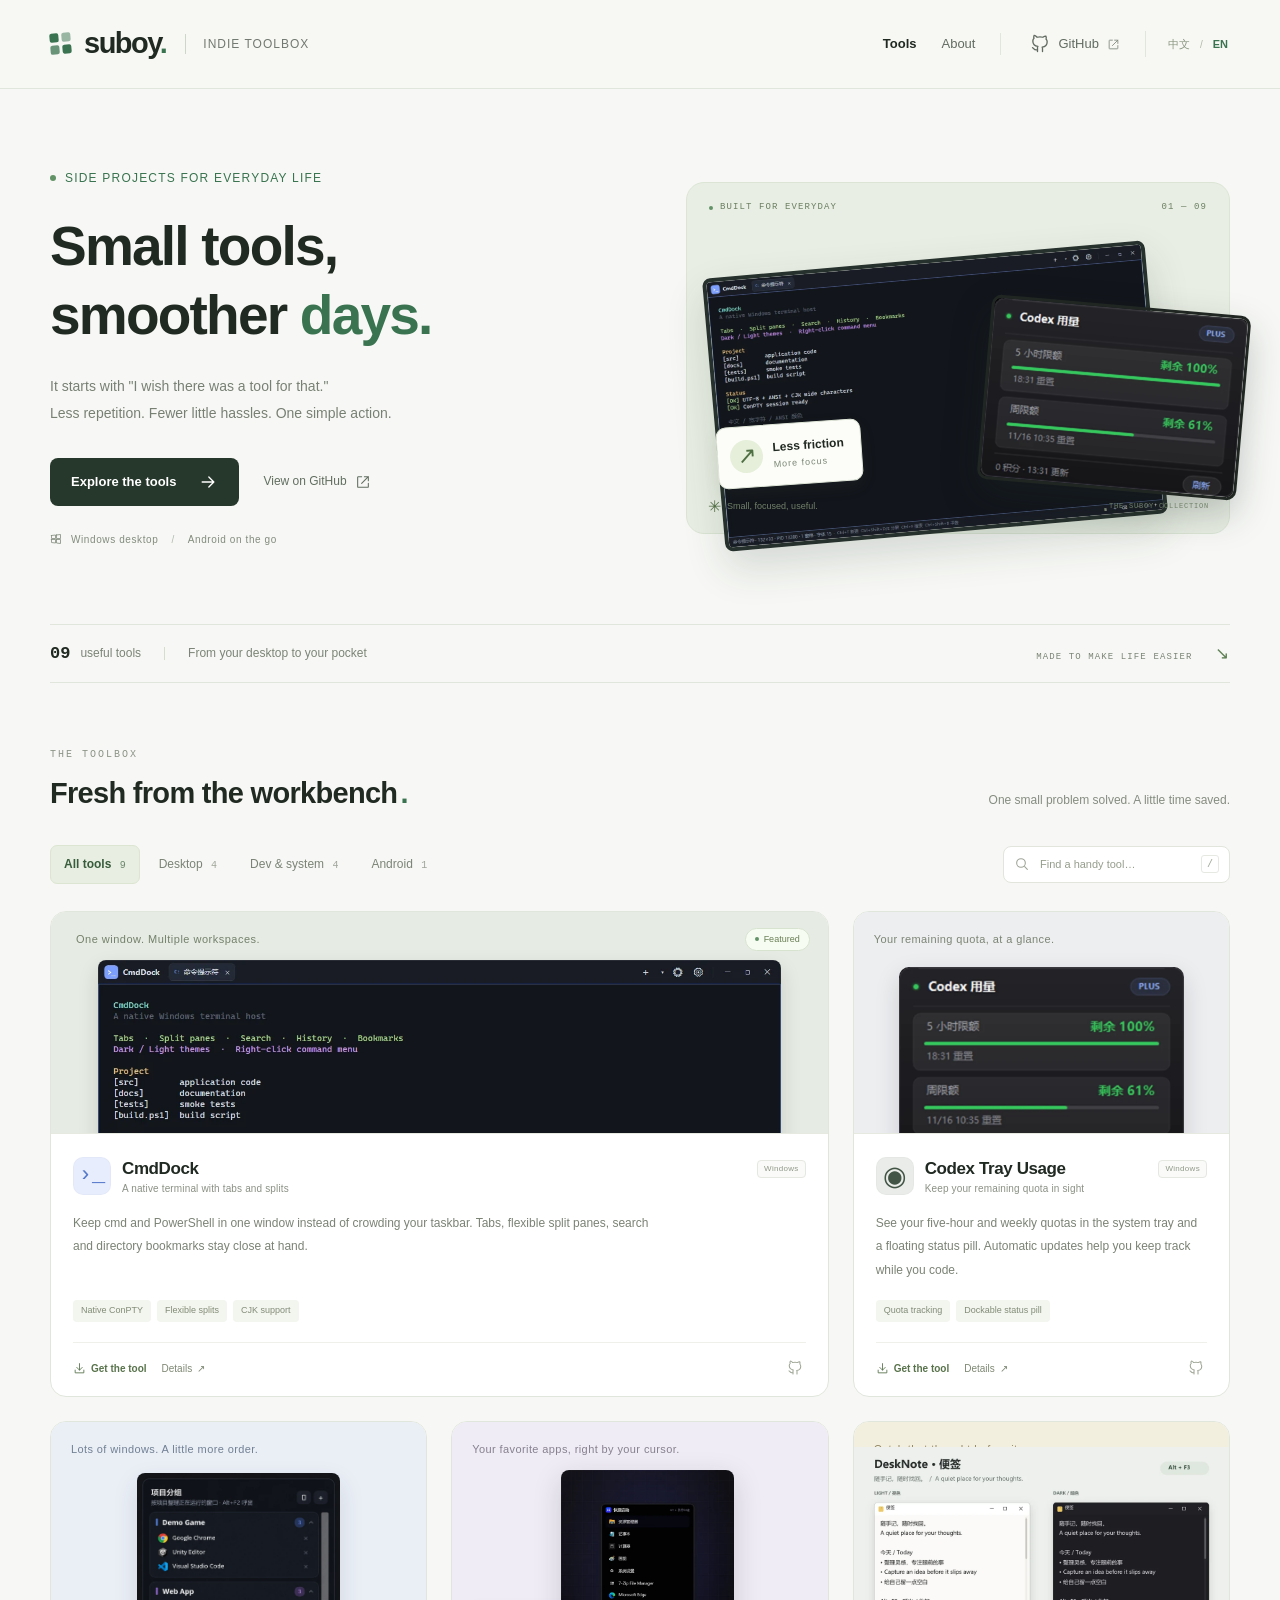
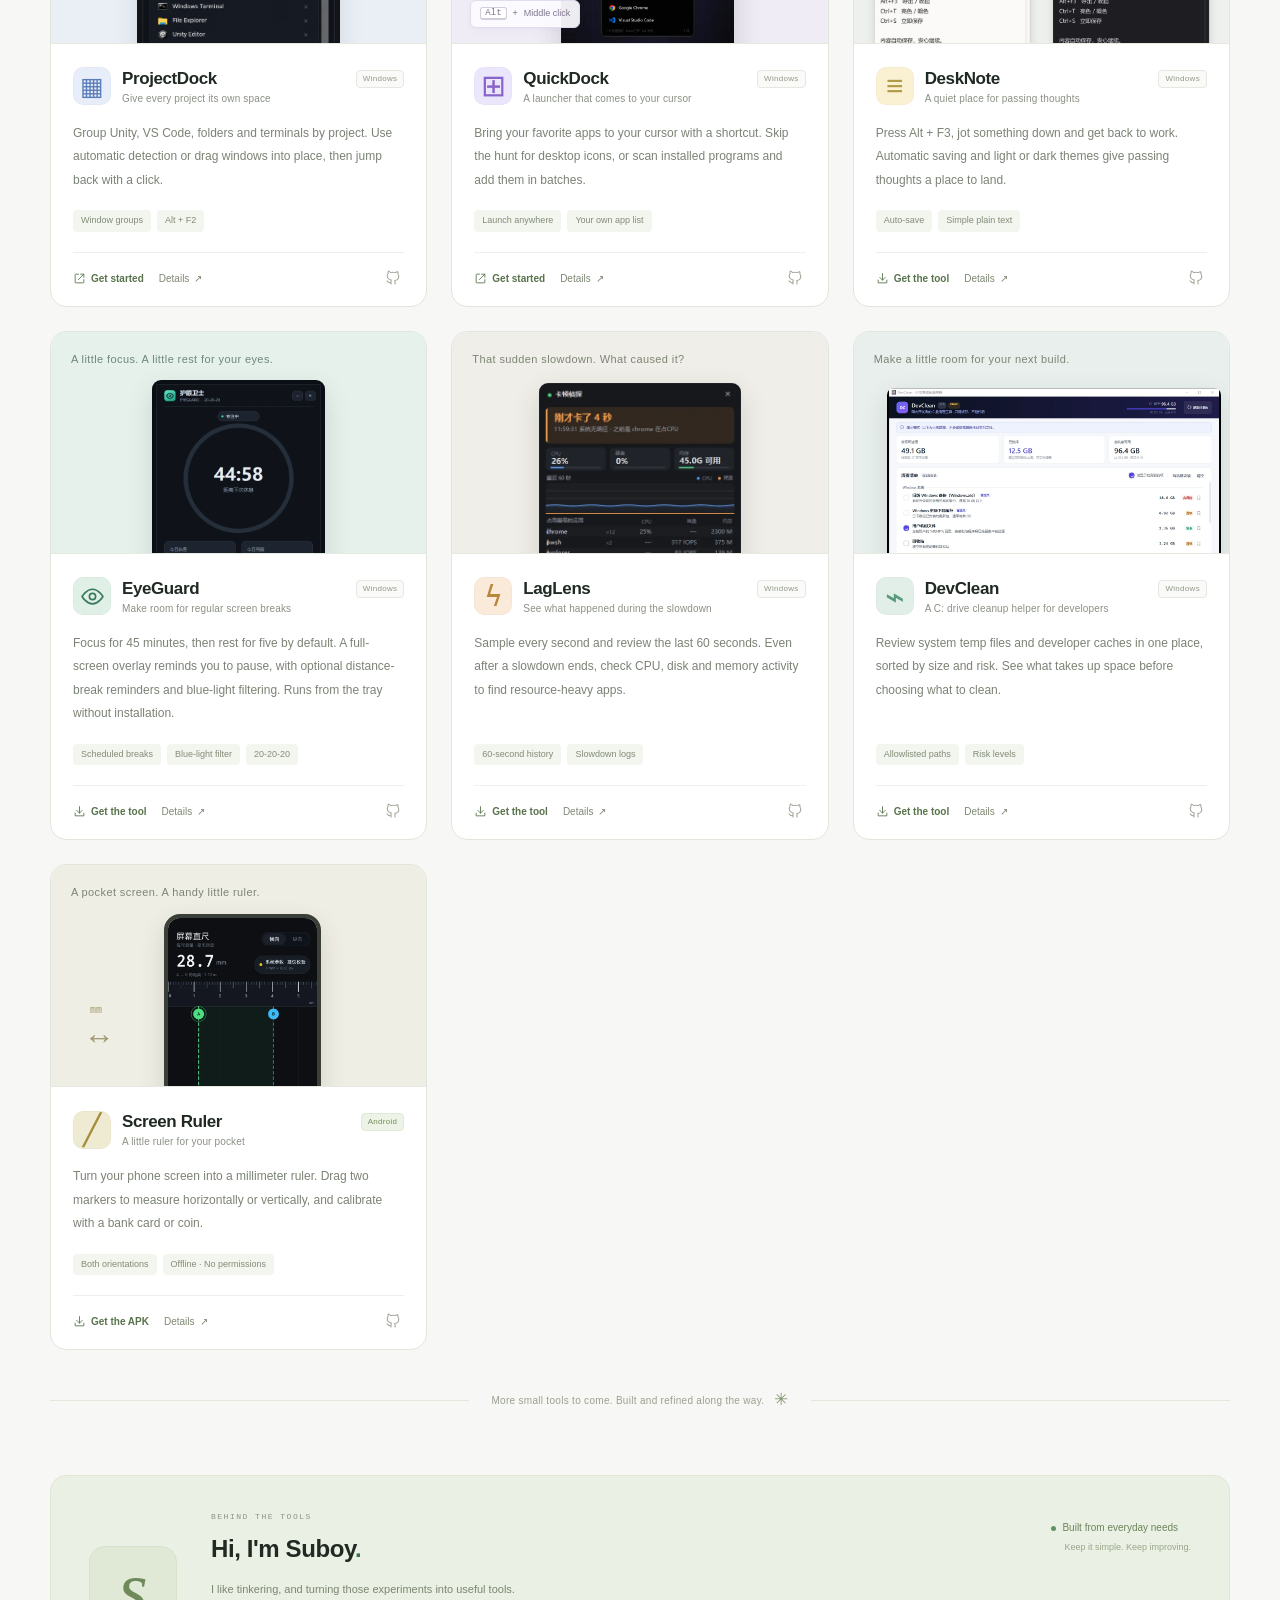
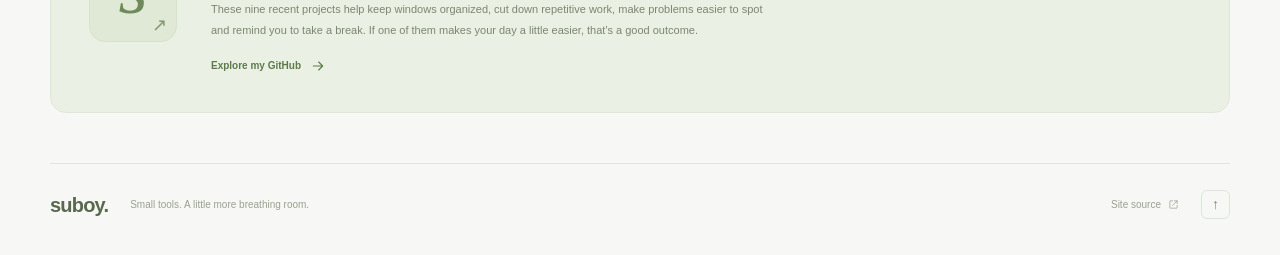
==== commit a36f0780: "Add EyeGuard to the bilingual toolbox" ====
--- a/en/index.html
+++ b/en/index.html
@@ -4,14 +4,14 @@
   <meta charset="UTF-8">
   <meta name="viewport" content="width=device-width, initial-scale=1">
   <meta name="theme-color" content="#f7f8f5">
-  <meta name="description" content="Explore eight tools by Suboy: CmdDock, Codex Tray Usage, DeskNote, DevClean, LagLens, ProjectDock, QuickDock and Screen Ruler. Small apps for Windows and Android.">
+  <meta name="description" content="Explore nine tools by Suboy: CmdDock, Codex Tray Usage, DeskNote, DevClean, EyeGuard, LagLens, ProjectDock, QuickDock and Screen Ruler. Small apps for Windows and Android.">
   <link rel="canonical" href="https://suboy1219.github.io/suboy/en/">
   <link rel="alternate" hreflang="zh-Hans" href="https://suboy1219.github.io/suboy/">
   <link rel="alternate" hreflang="en" href="https://suboy1219.github.io/suboy/en/">
   <link rel="alternate" hreflang="x-default" href="https://suboy1219.github.io/suboy/">
   <link rel="sitemap" type="application/xml" href="../sitemap.xml">
   <meta property="og:title" content="Suboy · Small tools, smoother days">
-  <meta property="og:description" content="Eight tools built for everyday needs. Terminals, desktop shortcuts, system diagnostics and a ruler in your pocket.">
+  <meta property="og:description" content="Nine tools built for everyday needs. Terminals, desktop shortcuts, break reminders, system diagnostics and a ruler in your pocket.">
   <meta property="og:type" content="website">
   <meta property="og:url" content="https://suboy1219.github.io/suboy/en/">
   <meta property="og:locale" content="en_US">
@@ -52,7 +52,7 @@
         <p class="hero-footnote"><svg class="icon small"><use href="#i-windows"/></svg>Windows desktop<span class="separator">/</span>Android on the go</p>
       </div>
       <figure class="hero-visual" aria-label="A preview of CmdDock and Codex Tray Usage">
-        <div class="visual-topline"><span><span class="status-dot"></span> BUILT FOR EVERYDAY</span><span>01 — 08</span></div>
+        <div class="visual-topline"><span><span class="status-dot"></span> BUILT FOR EVERYDAY</span><span>01 — 09</span></div>
         <div class="terminal-preview"><img src="../assets/cmd-dock.webp" width="1180" height="720" alt="CmdDock native terminal in dark mode" fetchpriority="high"></div>
         <div class="usage-preview"><img src="../assets/codex-taskbar.webp" width="640" height="452" alt="Codex Tray Usage showing example five-hour and weekly quotas"></div>
         <div class="visual-sticker"><span class="sticker-icon">↗</span><div>Less friction<span>More focus</span></div></div>
@@ -60,20 +60,20 @@
       </figure>
     </section>
 
-    <div class="collection-strip container"><p><span class="strip-number">08</span> useful tools<span class="strip-divider"></span>From your desktop to your pocket</p><span class="strip-note">MADE TO MAKE LIFE EASIER <span>↘</span></span></div>
+    <div class="collection-strip container"><p><span class="strip-number">09</span> useful tools<span class="strip-divider"></span>From your desktop to your pocket</p><span class="strip-note">MADE TO MAKE LIFE EASIER <span>↘</span></span></div>
 
     <section class="tools-section container" id="tools" aria-labelledby="tools-title">
       <div class="section-heading"><div><p class="section-kicker">THE TOOLBOX</p><h2 id="tools-title">Fresh from the workbench<span class="heading-dot">.</span></h2></div><p>One small problem solved. A little time saved.</p></div>
       <div class="toolbar" hidden>
         <div class="filters" role="group" aria-label="Filter tools by category">
-          <button class="filter active" type="button" data-filter="all" aria-pressed="true">All tools <span>8</span></button>
-          <button class="filter" type="button" data-filter="desktop" aria-pressed="false">Desktop <span>3</span></button>
+          <button class="filter active" type="button" data-filter="all" aria-pressed="true">All tools <span>9</span></button>
+          <button class="filter" type="button" data-filter="desktop" aria-pressed="false">Desktop <span>4</span></button>
           <button class="filter" type="button" data-filter="dev" aria-pressed="false">Dev &amp; system <span>4</span></button>
           <button class="filter" type="button" data-filter="android" aria-pressed="false">Android <span>1</span></button>
         </div>
         <label class="search-box"><svg class="icon"><use href="#i-search"/></svg><input id="tool-search" type="search" placeholder="Find a handy tool…" aria-label="Search tools" maxlength="100" autocomplete="off"><span class="search-hint" aria-hidden="true">/</span></label>
       </div>
-      <p class="sr-only" id="results-status" role="status" aria-live="polite" aria-atomic="true">Showing all 8 tools</p>
+      <p class="sr-only" id="results-status" role="status" aria-live="polite" aria-atomic="true">Showing all 9 tools</p>
 
       <div class="tool-grid" id="tool-grid">
         <article class="tool-card featured" data-id="cmd-dock" data-category="dev" data-keywords="terminal powershell cmd 终端 命令行 分屏">
@@ -101,6 +101,11 @@
           <div class="card-content"><div class="card-title-row"><span class="app-icon note-icon" aria-hidden="true">≡</span><div><h3>DeskNote</h3><span class="tool-subtitle">A quiet place for passing thoughts</span></div><span class="platform">Windows</span></div><p class="card-description">Press Alt + F3, jot something down and get back to work. Automatic saving and light or dark themes give passing thoughts a place to land.</p><div class="tags"><span>Auto-save</span><span>Simple plain text</span></div><div class="card-footer"><a class="download-link" href="https://github.com/suboy1219/desk-note/releases/latest" target="_blank" rel="noopener noreferrer"><svg class="icon small"><use href="#i-download"/></svg>Get the tool</a><button type="button" class="detail-button" hidden>Details <span aria-hidden="true">↗</span></button><a class="source-link" href="https://github.com/suboy1219/desk-note" target="_blank" rel="noopener noreferrer" aria-label="DeskNote source code"><svg class="icon"><use href="#i-github"/></svg></a></div></div>
         </article>
 
+        <article class="tool-card" data-id="eye-guard" data-category="desktop" data-keywords="EyeGuard 护眼 卫士 休息 提醒 蓝光 远眺 20-20-20 托盘">
+          <div class="card-visual eye-visual"><div class="preview-caption">A little focus. A little rest for your eyes.</div><img src="../assets/eye-guard.webp" width="484" height="672" alt="EyeGuard main panel showing the break countdown and daily screen-time statistics" loading="lazy"></div>
+          <div class="card-content"><div class="card-title-row"><span class="app-icon eye-icon" aria-hidden="true"><svg class="icon" viewbox="0 0 24 24"><path d="M2 12s4-7 10-7 10 7 10 7-4 7-10 7S2 12 2 12Z"/><circle cx="12" cy="12" r="3"/></svg></span><div><h3>EyeGuard <span class="title-alias">Eye care</span></h3><span class="tool-subtitle">Make room for regular screen breaks</span></div><span class="platform">Windows</span></div><p class="card-description">Focus for 45 minutes, then rest for five by default. A full-screen overlay reminds you to pause, with optional distance-break reminders and blue-light filtering. Runs from the tray without installation.</p><div class="tags"><span>Scheduled breaks</span><span>Blue-light filter</span><span>20-20-20</span></div><div class="card-footer"><a class="download-link" href="https://github.com/suboy1219/eye-guard/releases/latest" target="_blank" rel="noopener noreferrer"><svg class="icon small"><use href="#i-download"/></svg>Get the tool</a><button type="button" class="detail-button" hidden>Details <span aria-hidden="true">↗</span></button><a class="source-link" href="https://github.com/suboy1219/eye-guard" target="_blank" rel="noopener noreferrer" aria-label="EyeGuard source code"><svg class="icon"><use href="#i-github"/></svg></a></div></div>
+        </article>
+
         <article class="tool-card" data-id="lag-lens" data-category="dev" data-keywords="卡顿 性能 cpu 内存 硬盘 监控 托盘 诊断">
           <div class="card-visual lag-visual"><div class="preview-caption">That sudden slowdown. What caused it?</div><img src="../assets/lag-lens.webp" width="420" height="586" alt="LagLens diagnostic panel using simulated load data" loading="lazy"></div>
           <div class="card-content"><div class="card-title-row"><span class="app-icon lag-icon" aria-hidden="true">ϟ</span><div><h3>LagLens <span class="title-alias">Lag detective</span></h3><span class="tool-subtitle">See what happened during the slowdown</span></div><span class="platform">Windows</span></div><p class="card-description">Sample every second and review the last 60 seconds. Even after a slowdown ends, check CPU, disk and memory activity to find resource-heavy apps.</p><div class="tags"><span>60-second history</span><span>Slowdown logs</span></div><div class="card-footer"><a class="download-link" href="https://github.com/suboy1219/lag-lens/releases/latest" target="_blank" rel="noopener noreferrer"><svg class="icon small"><use href="#i-download"/></svg>Get the tool</a><button type="button" class="detail-button" hidden>Details <span aria-hidden="true">↗</span></button><a class="source-link" href="https://github.com/suboy1219/lag-lens" target="_blank" rel="noopener noreferrer" aria-label="LagLens source code"><svg class="icon"><use href="#i-github"/></svg></a></div></div>
@@ -122,7 +127,7 @@
 
     <section class="about-section container" id="about" aria-labelledby="about-title">
       <div class="about-monogram" aria-hidden="true">s<span>↗</span></div>
-      <div class="about-copy"><p class="section-kicker">BEHIND THE TOOLS</p><h2 id="about-title">Hi, I'm Suboy<span class="green">.</span></h2><p>I like tinkering, and turning those experiments into useful tools.<br>These eight recent projects help keep windows organized, cut down repetitive work and make problems easier to spot. If one of them makes your day a little easier, that's a good outcome.</p><a href="https://github.com/suboy1219" target="_blank" rel="noopener noreferrer">Explore my GitHub<svg class="icon small"><use href="#i-arrow"/></svg></a></div>
+      <div class="about-copy"><p class="section-kicker">BEHIND THE TOOLS</p><h2 id="about-title">Hi, I'm Suboy<span class="green">.</span></h2><p>I like tinkering, and turning those experiments into useful tools.<br>These nine recent projects help keep windows organized, cut down repetitive work, make problems easier to spot and remind you to take a break. If one of them makes your day a little easier, that's a good outcome.</p><a href="https://github.com/suboy1219" target="_blank" rel="noopener noreferrer">Explore my GitHub<svg class="icon small"><use href="#i-arrow"/></svg></a></div>
       <div class="about-note"><span class="status-dot"></span>Built from everyday needs<span>Keep it simple. Keep improving.</span></div>
     </section>
   </main>
--- a/styles.css
+++ b/styles.css
@@ -57,3 +57,5 @@
   html:lang(en) .site-footer > p {width: 100%;order: 3;}
   html:lang(en) .site-footer > a:nth-last-child(2) {margin-left: auto;}
 }
+
+.eye-visual{background:#e7f1ec}.eye-visual .preview-caption{color:#6d8879}.eye-visual img{top:48px;left:27%;width:46%;border-radius:9px;box-shadow:0 10px 26px #1e493629}.eye-icon{background:#e0f0e7;color:#397b5c}.eye-icon .icon{width:25px;height:25px}
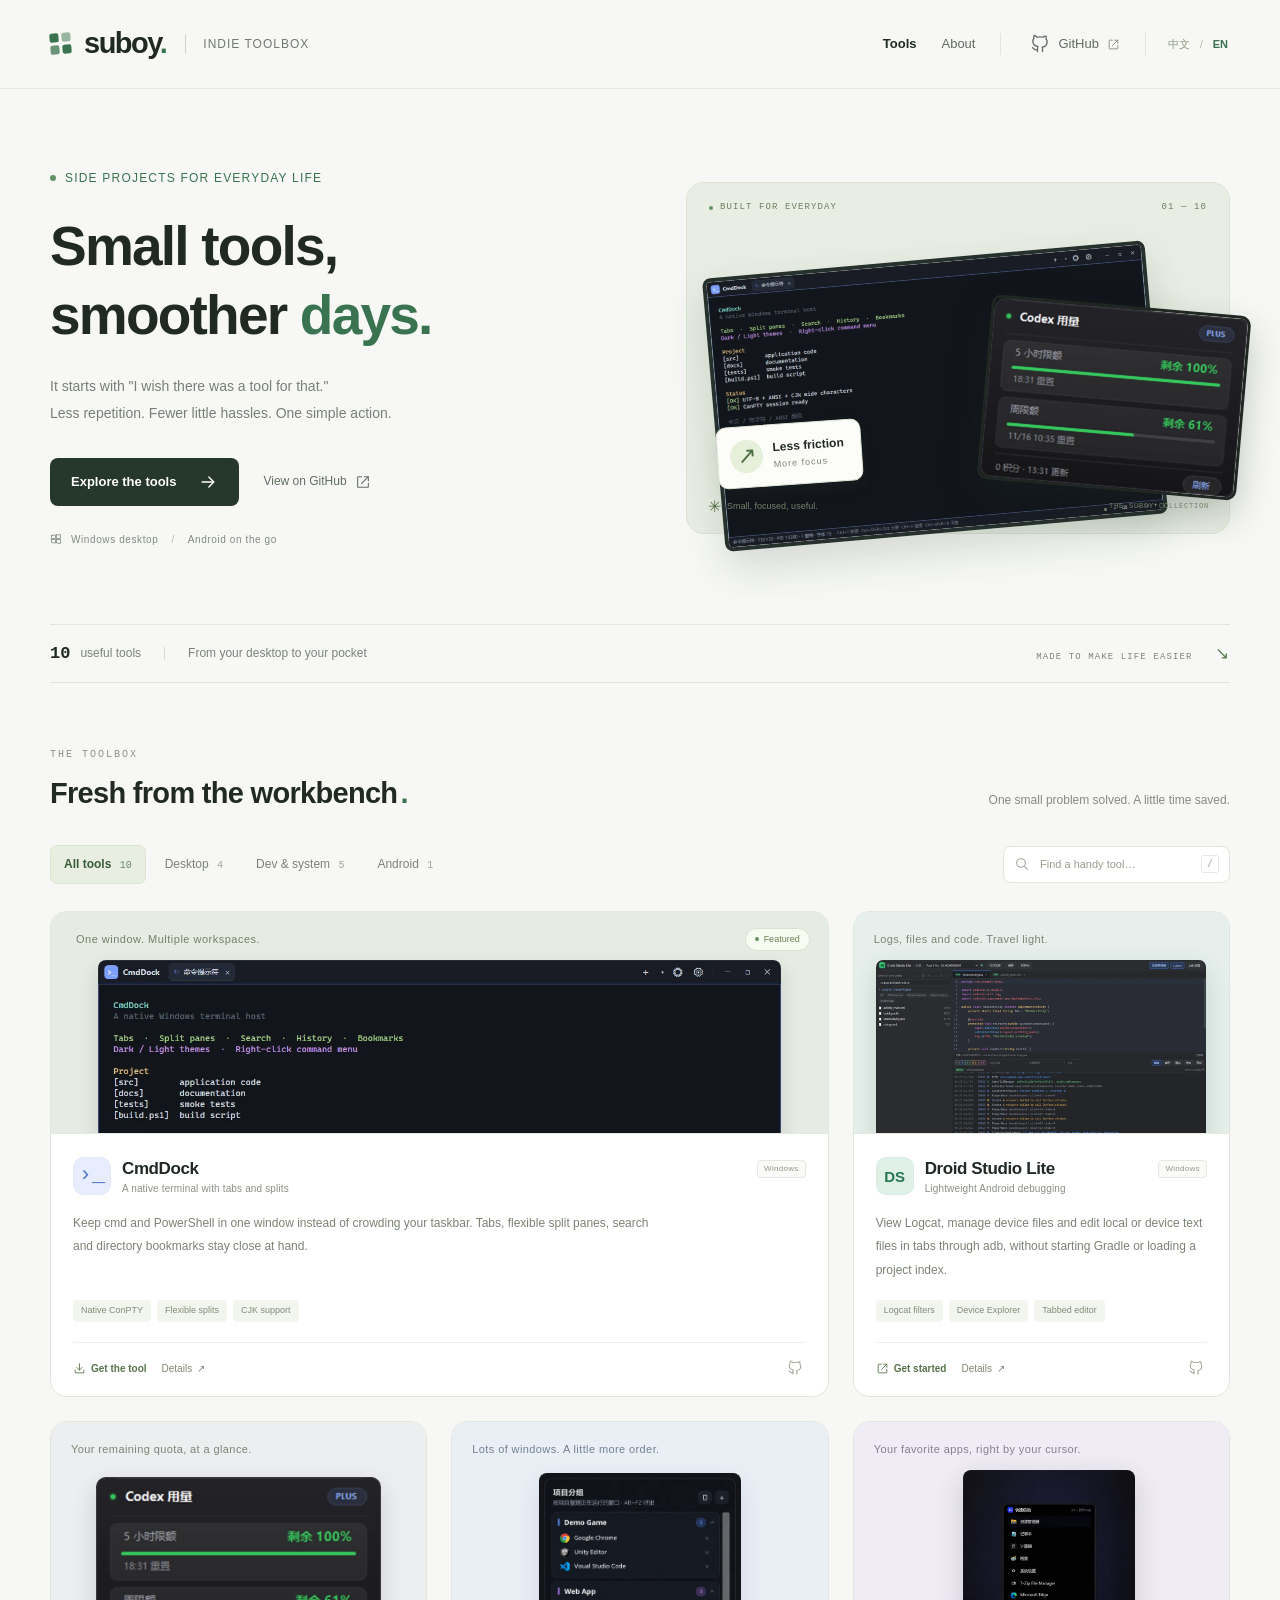
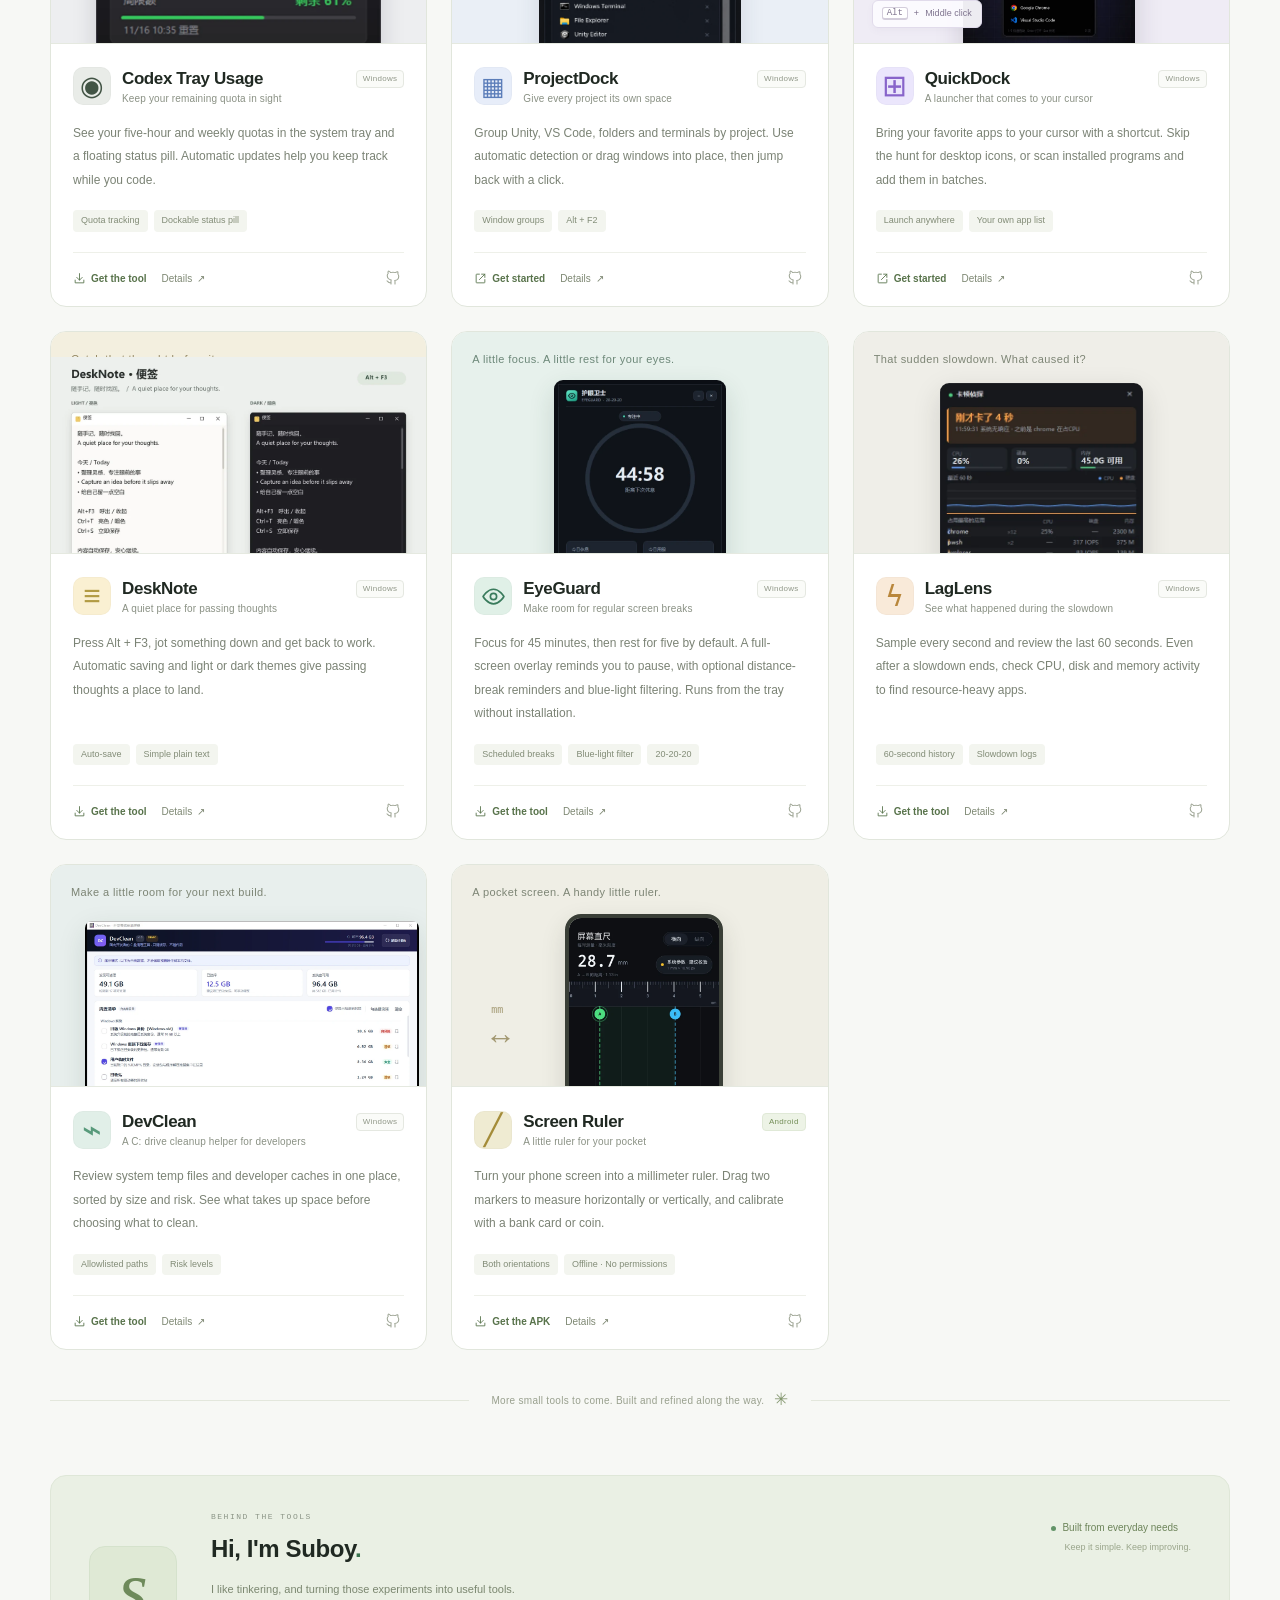
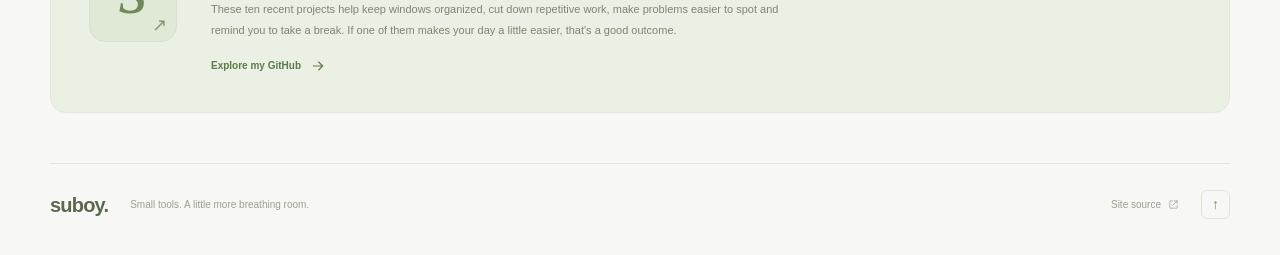
==== commit c907cbdc: "Add Droid Studio Lite to the bilingual toolbox" ====
--- a/en/index.html
+++ b/en/index.html
@@ -4,14 +4,14 @@
   <meta charset="UTF-8">
   <meta name="viewport" content="width=device-width, initial-scale=1">
   <meta name="theme-color" content="#f7f8f5">
-  <meta name="description" content="Explore nine tools by Suboy: CmdDock, Codex Tray Usage, DeskNote, DevClean, EyeGuard, LagLens, ProjectDock, QuickDock and Screen Ruler. Small apps for Windows and Android.">
+  <meta name="description" content="Explore ten tools by Suboy: CmdDock, Droid Studio Lite, Codex Tray Usage, DeskNote, DevClean, EyeGuard, LagLens, ProjectDock, QuickDock and Screen Ruler. Small apps for Windows and Android.">
   <link rel="canonical" href="https://suboy1219.github.io/suboy/en/">
   <link rel="alternate" hreflang="zh-Hans" href="https://suboy1219.github.io/suboy/">
   <link rel="alternate" hreflang="en" href="https://suboy1219.github.io/suboy/en/">
   <link rel="alternate" hreflang="x-default" href="https://suboy1219.github.io/suboy/">
   <link rel="sitemap" type="application/xml" href="../sitemap.xml">
   <meta property="og:title" content="Suboy · Small tools, smoother days">
-  <meta property="og:description" content="Nine tools built for everyday needs. Terminals, desktop shortcuts, break reminders, system diagnostics and a ruler in your pocket.">
+  <meta property="og:description" content="Ten tools built for everyday needs. Terminals, Android debugging, desktop shortcuts, break reminders, system diagnostics and a ruler in your pocket.">
   <meta property="og:type" content="website">
   <meta property="og:url" content="https://suboy1219.github.io/suboy/en/">
   <meta property="og:locale" content="en_US">
@@ -52,7 +52,7 @@
         <p class="hero-footnote"><svg class="icon small"><use href="#i-windows"/></svg>Windows desktop<span class="separator">/</span>Android on the go</p>
       </div>
       <figure class="hero-visual" aria-label="A preview of CmdDock and Codex Tray Usage">
-        <div class="visual-topline"><span><span class="status-dot"></span> BUILT FOR EVERYDAY</span><span>01 — 09</span></div>
+        <div class="visual-topline"><span><span class="status-dot"></span> BUILT FOR EVERYDAY</span><span>01 — 10</span></div>
         <div class="terminal-preview"><img src="../assets/cmd-dock.webp" width="1180" height="720" alt="CmdDock native terminal in dark mode" fetchpriority="high"></div>
         <div class="usage-preview"><img src="../assets/codex-taskbar.webp" width="640" height="452" alt="Codex Tray Usage showing example five-hour and weekly quotas"></div>
         <div class="visual-sticker"><span class="sticker-icon">↗</span><div>Less friction<span>More focus</span></div></div>
@@ -60,25 +60,30 @@
       </figure>
     </section>
 
-    <div class="collection-strip container"><p><span class="strip-number">09</span> useful tools<span class="strip-divider"></span>From your desktop to your pocket</p><span class="strip-note">MADE TO MAKE LIFE EASIER <span>↘</span></span></div>
+    <div class="collection-strip container"><p><span class="strip-number">10</span> useful tools<span class="strip-divider"></span>From your desktop to your pocket</p><span class="strip-note">MADE TO MAKE LIFE EASIER <span>↘</span></span></div>
 
     <section class="tools-section container" id="tools" aria-labelledby="tools-title">
       <div class="section-heading"><div><p class="section-kicker">THE TOOLBOX</p><h2 id="tools-title">Fresh from the workbench<span class="heading-dot">.</span></h2></div><p>One small problem solved. A little time saved.</p></div>
       <div class="toolbar" hidden>
         <div class="filters" role="group" aria-label="Filter tools by category">
-          <button class="filter active" type="button" data-filter="all" aria-pressed="true">All tools <span>9</span></button>
+          <button class="filter active" type="button" data-filter="all" aria-pressed="true">All tools <span>10</span></button>
           <button class="filter" type="button" data-filter="desktop" aria-pressed="false">Desktop <span>4</span></button>
-          <button class="filter" type="button" data-filter="dev" aria-pressed="false">Dev &amp; system <span>4</span></button>
+          <button class="filter" type="button" data-filter="dev" aria-pressed="false">Dev &amp; system <span>5</span></button>
           <button class="filter" type="button" data-filter="android" aria-pressed="false">Android <span>1</span></button>
         </div>
         <label class="search-box"><svg class="icon"><use href="#i-search"/></svg><input id="tool-search" type="search" placeholder="Find a handy tool…" aria-label="Search tools" maxlength="100" autocomplete="off"><span class="search-hint" aria-hidden="true">/</span></label>
       </div>
-      <p class="sr-only" id="results-status" role="status" aria-live="polite" aria-atomic="true">Showing all 9 tools</p>
+      <p class="sr-only" id="results-status" role="status" aria-live="polite" aria-atomic="true">Showing all 10 tools</p>
 
       <div class="tool-grid" id="tool-grid">
         <article class="tool-card featured" data-id="cmd-dock" data-category="dev" data-keywords="terminal powershell cmd 终端 命令行 分屏">
           <div class="card-visual terminal-visual"><span class="visual-label">One window. Multiple workspaces.</span><img src="../assets/cmd-dock.webp" width="1180" height="720" alt="CmdDock terminal in dark mode" loading="lazy"><span class="featured-label"><span class="status-dot"></span>Featured</span></div>
           <div class="card-content"><div class="card-title-row"><span class="app-icon cmd-icon" aria-hidden="true">›_</span><div><h3>CmdDock</h3><span class="tool-subtitle">A native terminal with tabs and splits</span></div><span class="platform">Windows</span></div><p class="card-description">Keep cmd and PowerShell in one window instead of crowding your taskbar. Tabs, flexible split panes, search and directory bookmarks stay close at hand.</p><div class="tags"><span>Native ConPTY</span><span>Flexible splits</span><span>CJK support</span></div><div class="card-footer"><a class="download-link" href="https://github.com/suboy1219/cmd-dock/releases/latest" target="_blank" rel="noopener noreferrer"><svg class="icon small"><use href="#i-download"/></svg>Get the tool</a><button type="button" class="detail-button" hidden>Details <span aria-hidden="true">↗</span></button><a class="source-link" href="https://github.com/suboy1219/cmd-dock" target="_blank" rel="noopener noreferrer" aria-label="CmdDock source code"><svg class="icon"><use href="#i-github"/></svg></a></div></div>
+        </article>
+
+        <article class="tool-card" data-id="droid-studio-lite" data-category="dev" data-keywords="android adb logcat device explorer editor 安卓 调试 日志 设备 文件 编辑器">
+          <div class="card-visual droid-visual"><div class="preview-caption">Logs, files and code. Travel light.</div><img src="../assets/droid-studio-lite.webp" width="1200" height="742" alt="Droid Studio Lite demo showing device files, the text editor and Logcat" loading="lazy"></div>
+          <div class="card-content"><div class="card-title-row"><span class="app-icon droid-icon" aria-hidden="true">DS</span><div><h3>Droid Studio Lite</h3><span class="tool-subtitle">Lightweight Android debugging</span></div><span class="platform">Windows</span></div><p class="card-description">View Logcat, manage device files and edit local or device text files in tabs through adb, without starting Gradle or loading a project index.</p><div class="tags"><span>Logcat filters</span><span>Device Explorer</span><span>Tabbed editor</span></div><div class="card-footer"><a class="download-link" href="https://github.com/suboy1219/droid-studio-lite#readme" target="_blank" rel="noopener noreferrer"><svg class="icon small"><use href="#i-external"/></svg>Get started</a><button type="button" class="detail-button" hidden>Details <span aria-hidden="true">↗</span></button><a class="source-link" href="https://github.com/suboy1219/droid-studio-lite" target="_blank" rel="noopener noreferrer" aria-label="Droid Studio Lite source code"><svg class="icon"><use href="#i-github"/></svg></a></div></div>
         </article>
 
         <article class="tool-card" data-id="codex-taskbar" data-category="dev" data-keywords="codex ai quota 额度 用量 托盘 5h weekly">
@@ -127,7 +132,7 @@
 
     <section class="about-section container" id="about" aria-labelledby="about-title">
       <div class="about-monogram" aria-hidden="true">s<span>↗</span></div>
-      <div class="about-copy"><p class="section-kicker">BEHIND THE TOOLS</p><h2 id="about-title">Hi, I'm Suboy<span class="green">.</span></h2><p>I like tinkering, and turning those experiments into useful tools.<br>These nine recent projects help keep windows organized, cut down repetitive work, make problems easier to spot and remind you to take a break. If one of them makes your day a little easier, that's a good outcome.</p><a href="https://github.com/suboy1219" target="_blank" rel="noopener noreferrer">Explore my GitHub<svg class="icon small"><use href="#i-arrow"/></svg></a></div>
+      <div class="about-copy"><p class="section-kicker">BEHIND THE TOOLS</p><h2 id="about-title">Hi, I'm Suboy<span class="green">.</span></h2><p>I like tinkering, and turning those experiments into useful tools.<br>These ten recent projects help keep windows organized, cut down repetitive work, make problems easier to spot and remind you to take a break. If one of them makes your day a little easier, that's a good outcome.</p><a href="https://github.com/suboy1219" target="_blank" rel="noopener noreferrer">Explore my GitHub<svg class="icon small"><use href="#i-arrow"/></svg></a></div>
       <div class="about-note"><span class="status-dot"></span>Built from everyday needs<span>Keep it simple. Keep improving.</span></div>
     </section>
   </main>
--- a/styles.css
+++ b/styles.css
@@ -59,3 +59,4 @@
 }
 
 .eye-visual{background:#e7f1ec}.eye-visual .preview-caption{color:#6d8879}.eye-visual img{top:48px;left:27%;width:46%;border-radius:9px;box-shadow:0 10px 26px #1e493629}.eye-icon{background:#e0f0e7;color:#397b5c}.eye-icon .icon{width:25px;height:25px}
+.droid-visual{background:#e6efeb}.droid-visual img{top:48px;left:6%;width:88%;border-radius:7px;box-shadow:0 10px 26px #1e493629}.droid-icon{background:#dff0e7;color:#287751;font-size:15px;font-weight:700}
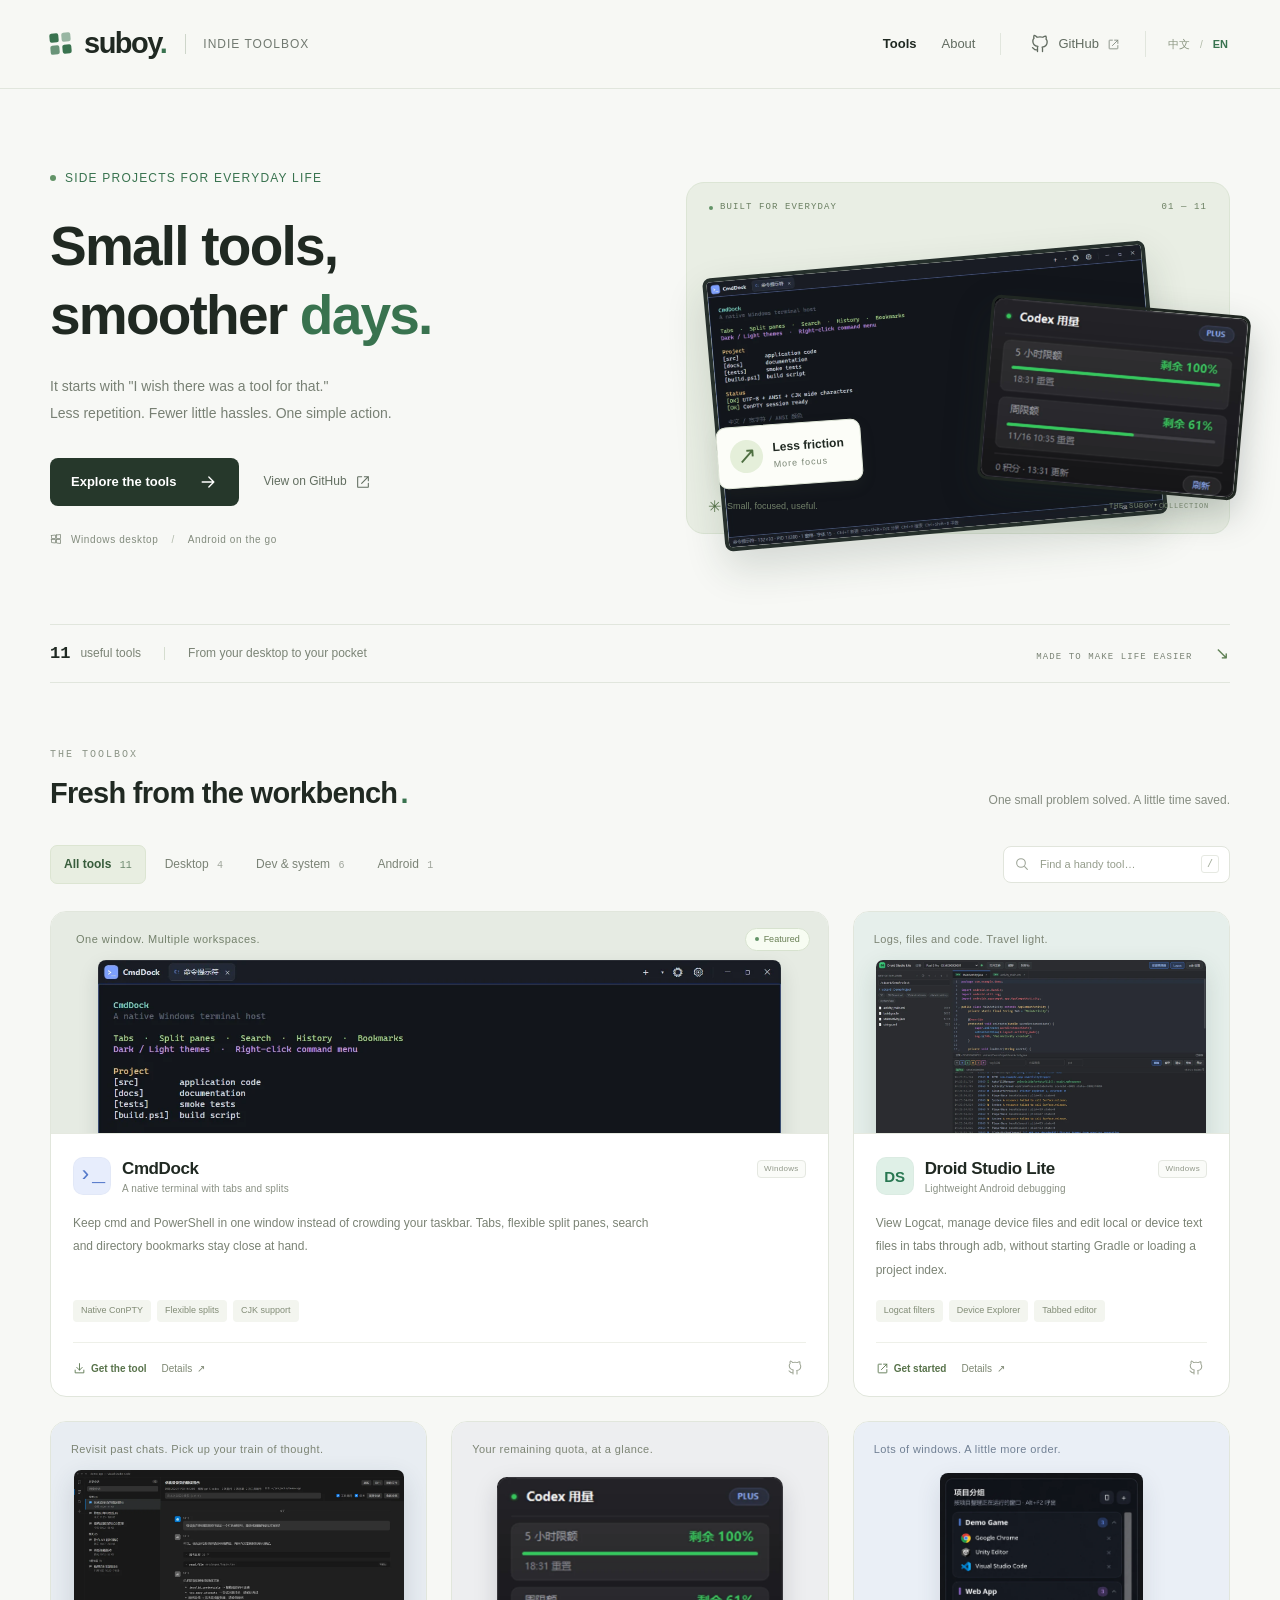
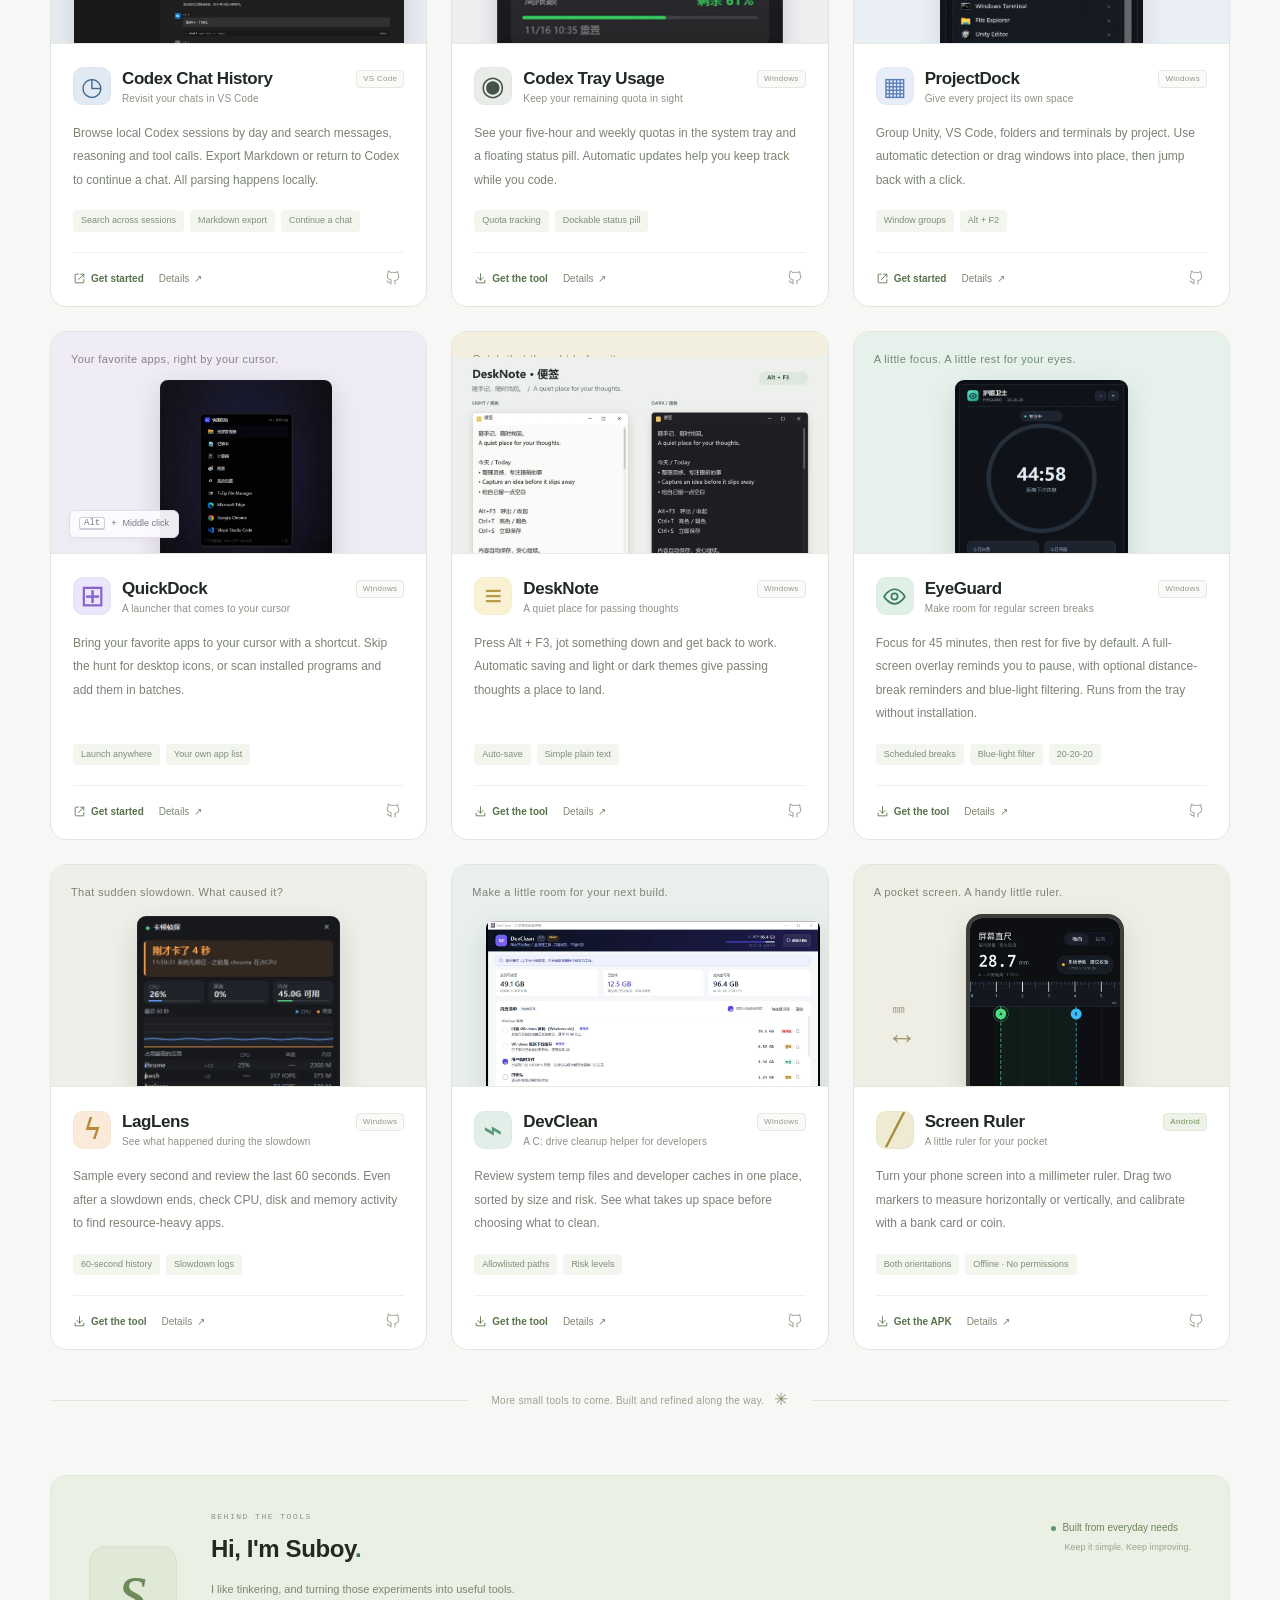
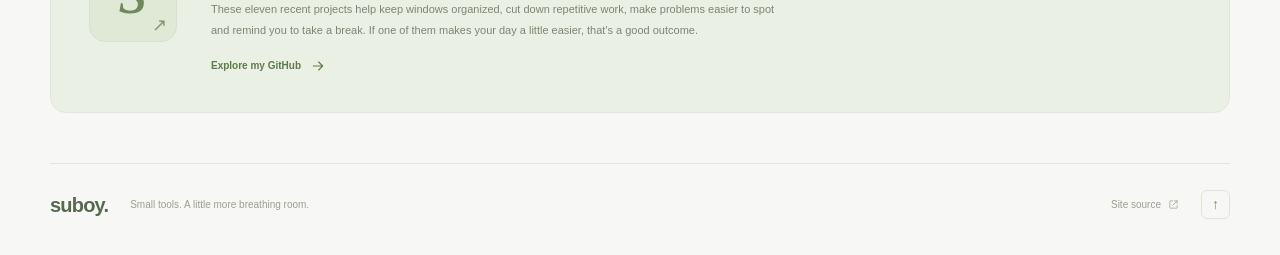
==== commit ab50efcd: "Add Codex Chat History to the bilingual toolbox" ====
--- a/en/index.html
+++ b/en/index.html
@@ -4,14 +4,14 @@
   <meta charset="UTF-8">
   <meta name="viewport" content="width=device-width, initial-scale=1">
   <meta name="theme-color" content="#f7f8f5">
-  <meta name="description" content="Explore ten tools by Suboy: CmdDock, Droid Studio Lite, Codex Tray Usage, DeskNote, DevClean, EyeGuard, LagLens, ProjectDock, QuickDock and Screen Ruler. Small apps for Windows and Android.">
+  <meta name="description" content="Explore eleven tools by Suboy: CmdDock, Droid Studio Lite, Codex Chat History, Codex Tray Usage, DeskNote, DevClean, EyeGuard, LagLens, ProjectDock, QuickDock and Screen Ruler. Small tools for Windows, VS Code and Android.">
   <link rel="canonical" href="https://suboy1219.github.io/suboy/en/">
   <link rel="alternate" hreflang="zh-Hans" href="https://suboy1219.github.io/suboy/">
   <link rel="alternate" hreflang="en" href="https://suboy1219.github.io/suboy/en/">
   <link rel="alternate" hreflang="x-default" href="https://suboy1219.github.io/suboy/">
   <link rel="sitemap" type="application/xml" href="../sitemap.xml">
   <meta property="og:title" content="Suboy · Small tools, smoother days">
-  <meta property="og:description" content="Ten tools built for everyday needs. Terminals, Android debugging, desktop shortcuts, break reminders, system diagnostics and a ruler in your pocket.">
+  <meta property="og:description" content="Eleven tools built for everyday needs. Terminals, Android debugging, Codex sessions, desktop shortcuts, break reminders, system diagnostics and a ruler in your pocket.">
   <meta property="og:type" content="website">
   <meta property="og:url" content="https://suboy1219.github.io/suboy/en/">
   <meta property="og:locale" content="en_US">
@@ -52,7 +52,7 @@
         <p class="hero-footnote"><svg class="icon small"><use href="#i-windows"/></svg>Windows desktop<span class="separator">/</span>Android on the go</p>
       </div>
       <figure class="hero-visual" aria-label="A preview of CmdDock and Codex Tray Usage">
-        <div class="visual-topline"><span><span class="status-dot"></span> BUILT FOR EVERYDAY</span><span>01 — 10</span></div>
+        <div class="visual-topline"><span><span class="status-dot"></span> BUILT FOR EVERYDAY</span><span>01 — 11</span></div>
         <div class="terminal-preview"><img src="../assets/cmd-dock.webp" width="1180" height="720" alt="CmdDock native terminal in dark mode" fetchpriority="high"></div>
         <div class="usage-preview"><img src="../assets/codex-taskbar.webp" width="640" height="452" alt="Codex Tray Usage showing example five-hour and weekly quotas"></div>
         <div class="visual-sticker"><span class="sticker-icon">↗</span><div>Less friction<span>More focus</span></div></div>
@@ -60,20 +60,20 @@
       </figure>
     </section>
 
-    <div class="collection-strip container"><p><span class="strip-number">10</span> useful tools<span class="strip-divider"></span>From your desktop to your pocket</p><span class="strip-note">MADE TO MAKE LIFE EASIER <span>↘</span></span></div>
+    <div class="collection-strip container"><p><span class="strip-number">11</span> useful tools<span class="strip-divider"></span>From your desktop to your pocket</p><span class="strip-note">MADE TO MAKE LIFE EASIER <span>↘</span></span></div>
 
     <section class="tools-section container" id="tools" aria-labelledby="tools-title">
       <div class="section-heading"><div><p class="section-kicker">THE TOOLBOX</p><h2 id="tools-title">Fresh from the workbench<span class="heading-dot">.</span></h2></div><p>One small problem solved. A little time saved.</p></div>
       <div class="toolbar" hidden>
         <div class="filters" role="group" aria-label="Filter tools by category">
-          <button class="filter active" type="button" data-filter="all" aria-pressed="true">All tools <span>10</span></button>
+          <button class="filter active" type="button" data-filter="all" aria-pressed="true">All tools <span>11</span></button>
           <button class="filter" type="button" data-filter="desktop" aria-pressed="false">Desktop <span>4</span></button>
-          <button class="filter" type="button" data-filter="dev" aria-pressed="false">Dev &amp; system <span>5</span></button>
+          <button class="filter" type="button" data-filter="dev" aria-pressed="false">Dev &amp; system <span>6</span></button>
           <button class="filter" type="button" data-filter="android" aria-pressed="false">Android <span>1</span></button>
         </div>
         <label class="search-box"><svg class="icon"><use href="#i-search"/></svg><input id="tool-search" type="search" placeholder="Find a handy tool…" aria-label="Search tools" maxlength="100" autocomplete="off"><span class="search-hint" aria-hidden="true">/</span></label>
       </div>
-      <p class="sr-only" id="results-status" role="status" aria-live="polite" aria-atomic="true">Showing all 10 tools</p>
+      <p class="sr-only" id="results-status" role="status" aria-live="polite" aria-atomic="true">Showing all 11 tools</p>
 
       <div class="tool-grid" id="tool-grid">
         <article class="tool-card featured" data-id="cmd-dock" data-category="dev" data-keywords="terminal powershell cmd 终端 命令行 分屏">
@@ -84,6 +84,11 @@
         <article class="tool-card" data-id="droid-studio-lite" data-category="dev" data-keywords="android adb logcat device explorer editor 安卓 调试 日志 设备 文件 编辑器">
           <div class="card-visual droid-visual"><div class="preview-caption">Logs, files and code. Travel light.</div><img src="../assets/droid-studio-lite.webp" width="1200" height="742" alt="Droid Studio Lite demo showing device files, the text editor and Logcat" loading="lazy"></div>
           <div class="card-content"><div class="card-title-row"><span class="app-icon droid-icon" aria-hidden="true">DS</span><div><h3>Droid Studio Lite</h3><span class="tool-subtitle">Lightweight Android debugging</span></div><span class="platform">Windows</span></div><p class="card-description">View Logcat, manage device files and edit local or device text files in tabs through adb, without starting Gradle or loading a project index.</p><div class="tags"><span>Logcat filters</span><span>Device Explorer</span><span>Tabbed editor</span></div><div class="card-footer"><a class="download-link" href="https://github.com/suboy1219/droid-studio-lite#readme" target="_blank" rel="noopener noreferrer"><svg class="icon small"><use href="#i-external"/></svg>Get started</a><button type="button" class="detail-button" hidden>Details <span aria-hidden="true">↗</span></button><a class="source-link" href="https://github.com/suboy1219/droid-studio-lite" target="_blank" rel="noopener noreferrer" aria-label="Droid Studio Lite source code"><svg class="icon"><use href="#i-github"/></svg></a></div></div>
+        </article>
+
+        <article class="tool-card" data-id="codex-chat-history" data-category="dev" data-keywords="codex chat history vscode vsix rollout jsonl 聊天 历史 会话 记录 搜索 导出 归档 恢复">
+          <div class="card-visual history-visual"><div class="preview-caption">Revisit past chats. Pick up your train of thought.</div><img src="../assets/codex-chat-history.webp" width="1200" height="750" alt="Codex Chat History session sidebar and chat panel with fictional demo content" loading="lazy"></div>
+          <div class="card-content"><div class="card-title-row"><span class="app-icon history-icon" aria-hidden="true">◷</span><div><h3>Codex Chat History</h3><span class="tool-subtitle">Revisit your chats in VS Code</span></div><span class="platform">VS Code</span></div><p class="card-description">Browse local Codex sessions by day and search messages, reasoning and tool calls. Export Markdown or return to Codex to continue a chat. All parsing happens locally.</p><div class="tags"><span>Search across sessions</span><span>Markdown export</span><span>Continue a chat</span></div><div class="card-footer"><a class="download-link" href="https://github.com/suboy1219/codex-chat-history#readme" target="_blank" rel="noopener noreferrer"><svg class="icon small"><use href="#i-external"/></svg>Get started</a><button type="button" class="detail-button" hidden>Details <span aria-hidden="true">↗</span></button><a class="source-link" href="https://github.com/suboy1219/codex-chat-history" target="_blank" rel="noopener noreferrer" aria-label="Codex Chat History source code"><svg class="icon"><use href="#i-github"/></svg></a></div></div>
         </article>
 
         <article class="tool-card" data-id="codex-taskbar" data-category="dev" data-keywords="codex ai quota 额度 用量 托盘 5h weekly">
@@ -132,7 +137,7 @@
 
     <section class="about-section container" id="about" aria-labelledby="about-title">
       <div class="about-monogram" aria-hidden="true">s<span>↗</span></div>
-      <div class="about-copy"><p class="section-kicker">BEHIND THE TOOLS</p><h2 id="about-title">Hi, I'm Suboy<span class="green">.</span></h2><p>I like tinkering, and turning those experiments into useful tools.<br>These ten recent projects help keep windows organized, cut down repetitive work, make problems easier to spot and remind you to take a break. If one of them makes your day a little easier, that's a good outcome.</p><a href="https://github.com/suboy1219" target="_blank" rel="noopener noreferrer">Explore my GitHub<svg class="icon small"><use href="#i-arrow"/></svg></a></div>
+      <div class="about-copy"><p class="section-kicker">BEHIND THE TOOLS</p><h2 id="about-title">Hi, I'm Suboy<span class="green">.</span></h2><p>I like tinkering, and turning those experiments into useful tools.<br>These eleven recent projects help keep windows organized, cut down repetitive work, make problems easier to spot and remind you to take a break. If one of them makes your day a little easier, that's a good outcome.</p><a href="https://github.com/suboy1219" target="_blank" rel="noopener noreferrer">Explore my GitHub<svg class="icon small"><use href="#i-arrow"/></svg></a></div>
       <div class="about-note"><span class="status-dot"></span>Built from everyday needs<span>Keep it simple. Keep improving.</span></div>
     </section>
   </main>
--- a/styles.css
+++ b/styles.css
@@ -60,3 +60,4 @@
 
 .eye-visual{background:#e7f1ec}.eye-visual .preview-caption{color:#6d8879}.eye-visual img{top:48px;left:27%;width:46%;border-radius:9px;box-shadow:0 10px 26px #1e493629}.eye-icon{background:#e0f0e7;color:#397b5c}.eye-icon .icon{width:25px;height:25px}
 .droid-visual{background:#e6efeb}.droid-visual img{top:48px;left:6%;width:88%;border-radius:7px;box-shadow:0 10px 26px #1e493629}.droid-icon{background:#dff0e7;color:#287751;font-size:15px;font-weight:700}
+.history-visual{background:#e8edf2}.history-visual img{top:48px;left:6%;width:88%;border-radius:7px;box-shadow:0 10px 26px #24364a29}.history-icon{background:#e1e9f3;color:#426a91;font-size:25px}
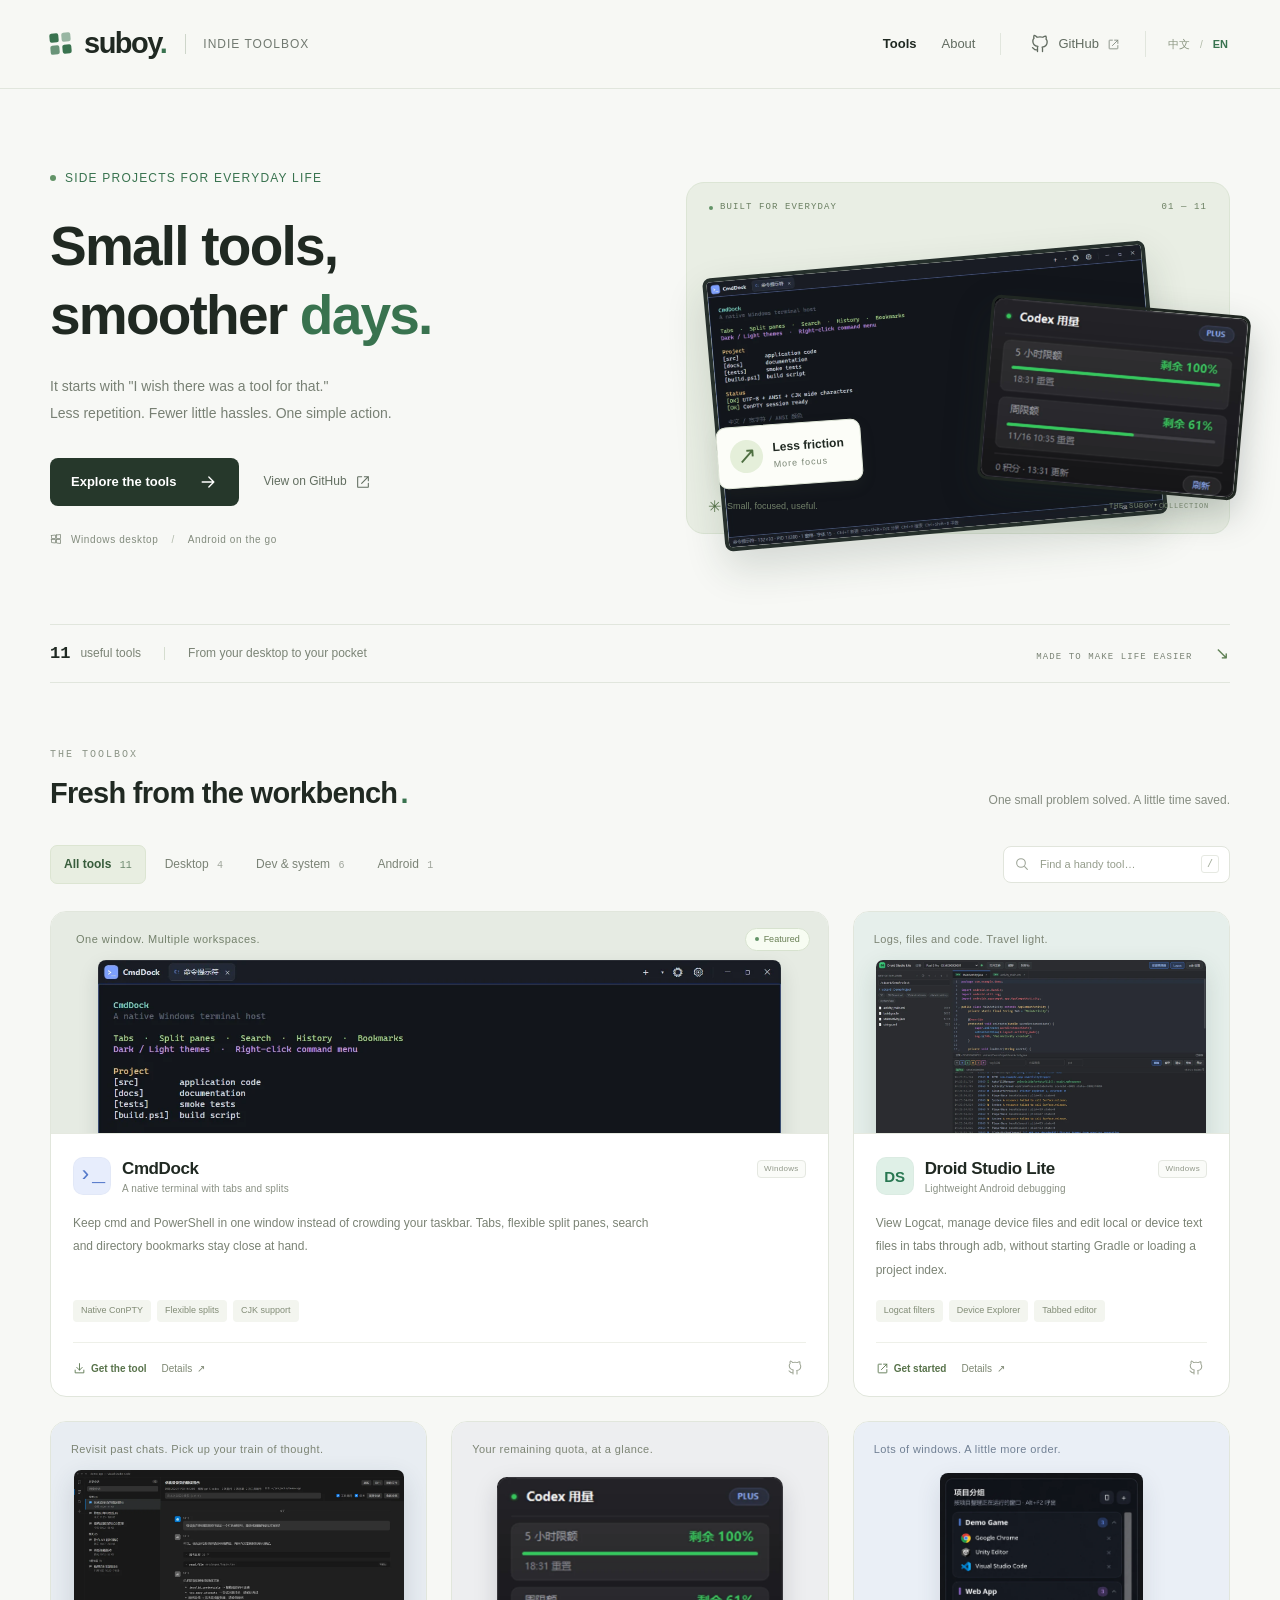
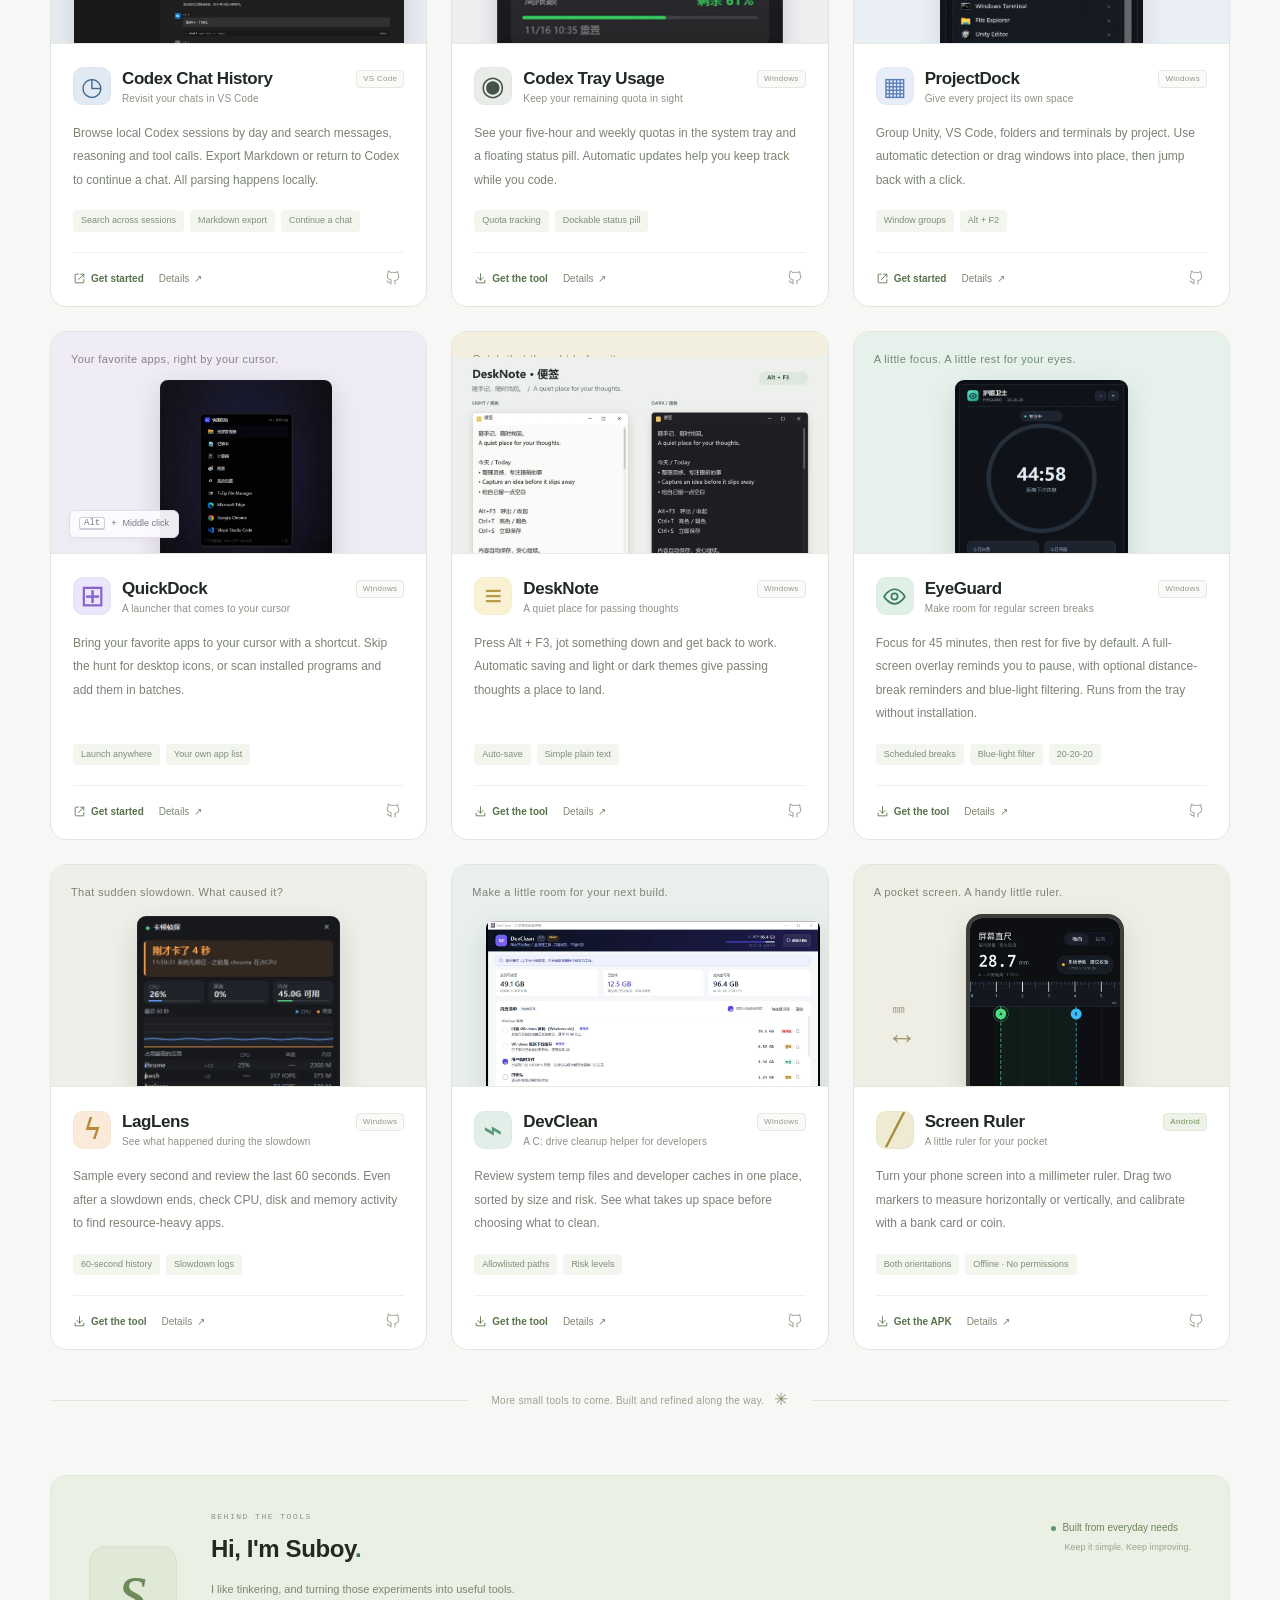
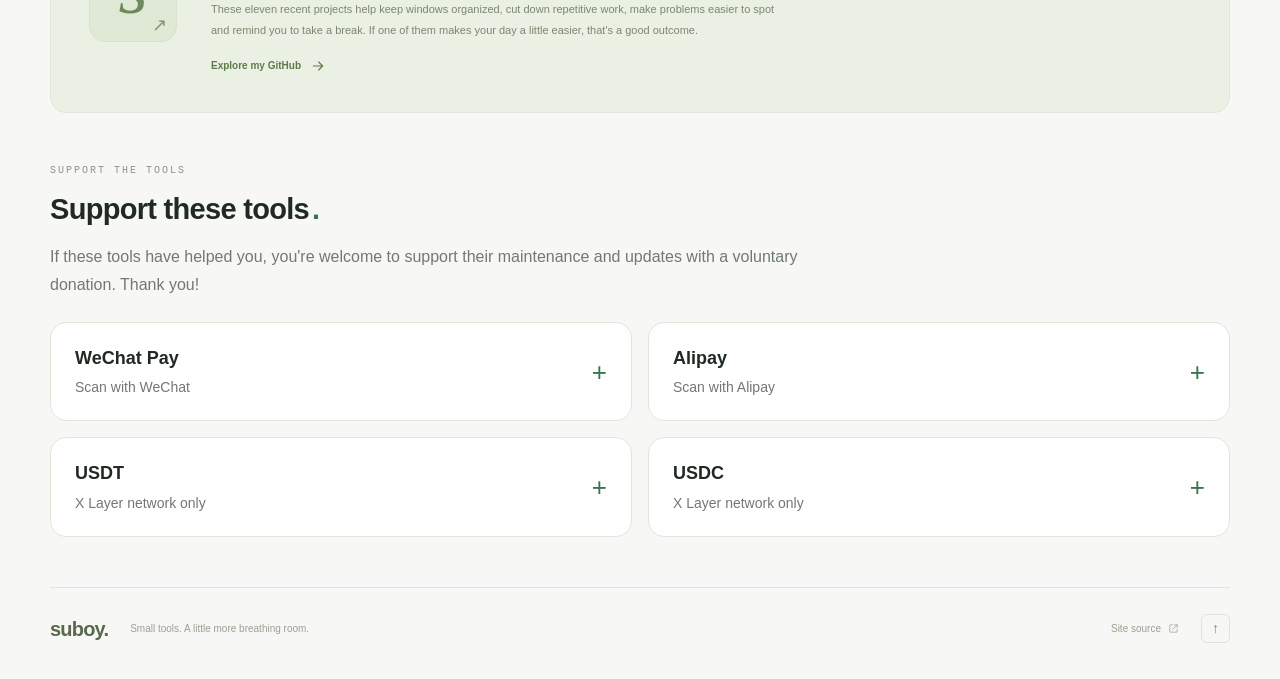
==== commit 10ce117f: "Add bilingual donation section with payment QR codes" ====
--- a/en/index.html
+++ b/en/index.html
@@ -140,6 +140,28 @@
       <div class="about-copy"><p class="section-kicker">BEHIND THE TOOLS</p><h2 id="about-title">Hi, I'm Suboy<span class="green">.</span></h2><p>I like tinkering, and turning those experiments into useful tools.<br>These eleven recent projects help keep windows organized, cut down repetitive work, make problems easier to spot and remind you to take a break. If one of them makes your day a little easier, that's a good outcome.</p><a href="https://github.com/suboy1219" target="_blank" rel="noopener noreferrer">Explore my GitHub<svg class="icon small"><use href="#i-arrow"/></svg></a></div>
       <div class="about-note"><span class="status-dot"></span>Built from everyday needs<span>Keep it simple. Keep improving.</span></div>
     </section>
+    <section class="support-section container" id="support" aria-labelledby="support-title">
+      <div class="section-heading"><div><p class="section-kicker">SUPPORT THE TOOLS</p><h2 id="support-title">Support these tools<span class="heading-dot">.</span></h2></div></div>
+      <p class="support-intro">If these tools have helped you, you're welcome to support their maintenance and updates with a voluntary donation. Thank you!</p>
+      <div class="support-grid">
+        <details class="support-method">
+          <summary><span><strong>WeChat Pay</strong><span class="support-method-note">Scan with WeChat</span></span><span class="support-toggle" aria-hidden="true">+</span></summary>
+          <div class="support-content"><a class="support-qr" href="../image/weixin.png" target="_blank" rel="noopener noreferrer" aria-label="View the full-size WeChat payment code"><img src="../image/weixin.png" width="1118" height="1524" alt="WeChat Pay donation code" loading="lazy"></a><p class="support-image-hint">Open the full-size code, or save it and scan it in your payment app.</p></div>
+        </details>
+        <details class="support-method">
+          <summary><span><strong>Alipay</strong><span class="support-method-note">Scan with Alipay</span></span><span class="support-toggle" aria-hidden="true">+</span></summary>
+          <div class="support-content"><a class="support-qr" href="../image/zhifubao.jpg" target="_blank" rel="noopener noreferrer" aria-label="View the full-size Alipay payment code"><img src="../image/zhifubao.jpg" width="1080" height="1619" alt="Alipay donation code" loading="lazy"></a><p class="support-image-hint">Open the full-size code, or save it and scan it in your payment app.</p></div>
+        </details>
+        <details class="support-method">
+          <summary><span><strong>USDT</strong><span class="support-method-note">X Layer network only</span></span><span class="support-toggle" aria-hidden="true">+</span></summary>
+          <div class="support-content"><p class="support-network">Use the X Layer network and verify the token and receiving address before sending.</p><a class="support-qr" href="../image/usdt.jpg" target="_blank" rel="noopener noreferrer" aria-label="View the full-size USDT payment code"><img src="../image/usdt.jpg" width="917" height="1541" alt="USDT donation code, X Layer network only" loading="lazy"></a><p class="support-address-label">Receiving address</p><code class="support-address" dir="ltr">XKO71824335d92ad93f334f0f0c21fbeb782f01cceb</code><p class="support-image-hint">Open the full-size payment code.</p></div>
+        </details>
+        <details class="support-method">
+          <summary><span><strong>USDC</strong><span class="support-method-note">X Layer network only</span></span><span class="support-toggle" aria-hidden="true">+</span></summary>
+          <div class="support-content"><p class="support-network">Use the X Layer network and verify the token and receiving address before sending.</p><a class="support-qr" href="../image/usdc.jpg" target="_blank" rel="noopener noreferrer" aria-label="View the full-size USDC payment code"><img src="../image/usdc.jpg" width="917" height="1541" alt="USDC donation code, X Layer network only" loading="lazy"></a><p class="support-address-label">Receiving address</p><code class="support-address" dir="ltr">XKO71824335d92ad93f334f0f0c21fbeb782f01cceb</code><p class="support-image-hint">Open the full-size payment code.</p></div>
+        </details>
+      </div>
+    </section>
   </main>
 
   <footer class="site-footer container"><a class="footer-brand" href="#">suboy.</a><p>Small tools. A little more breathing room.</p><a href="https://github.com/suboy1219/suboy" target="_blank" rel="noopener noreferrer">Site source<svg class="icon small"><use href="#i-external"/></svg></a><a class="back-top" href="#" aria-label="Back to top">↑</a></footer>
--- a/styles.css
+++ b/styles.css
@@ -61,3 +61,26 @@
 .eye-visual{background:#e7f1ec}.eye-visual .preview-caption{color:#6d8879}.eye-visual img{top:48px;left:27%;width:46%;border-radius:9px;box-shadow:0 10px 26px #1e493629}.eye-icon{background:#e0f0e7;color:#397b5c}.eye-icon .icon{width:25px;height:25px}
 .droid-visual{background:#e6efeb}.droid-visual img{top:48px;left:6%;width:88%;border-radius:7px;box-shadow:0 10px 26px #1e493629}.droid-icon{background:#dff0e7;color:#287751;font-size:15px;font-weight:700}
 .history-visual{background:#e8edf2}.history-visual img{top:48px;left:6%;width:88%;border-radius:7px;box-shadow:0 10px 26px #24364a29}.history-icon{background:#e1e9f3;color:#426a91;font-size:25px}
+
+/* Native disclosure keeps the support section compact and works without JavaScript. */
+.support-section{padding-bottom:50px;scroll-margin-top:24px}
+.support-section .section-heading{margin-bottom:12px}
+.support-intro{font-size:16px;color:var(--muted);max-width:760px;margin-bottom:24px}
+.support-grid{display:grid;grid-template-columns:repeat(2,minmax(0,1fr));gap:16px;align-items:start}
+.support-method{min-width:0;background:var(--paper);border:1px solid var(--line);border-radius:var(--radius);overflow:hidden}
+.support-method summary{display:flex;align-items:center;justify-content:space-between;gap:16px;padding:20px 24px;cursor:pointer;list-style:none}
+.support-method summary::-webkit-details-marker{display:none}
+.support-method summary:focus-visible{outline:3px solid #49825f;outline-offset:-5px;border-radius:var(--radius)}
+.support-method summary:hover{background:var(--soft)}
+.support-method summary strong{display:block;font-size:18px;font-weight:600}
+.support-method-note{display:block;margin-top:3px;font-size:14px;color:var(--muted)}
+.support-toggle{font-size:26px;line-height:1;color:var(--green);flex:none}
+.support-method[open] .support-toggle{transform:rotate(45deg)}
+.support-content{border-top:1px solid var(--line);padding:20px 24px 24px}
+.support-qr{display:block;width:min(100%,300px);margin-inline:auto;border-radius:10px;overflow:hidden}
+.support-qr img{width:100%;height:auto}
+.support-image-hint{margin-top:14px;font-size:14px;color:var(--muted);text-align:center}
+.support-network{font-size:14px;color:var(--green);margin-bottom:18px}
+.support-address-label{font-size:14px;color:var(--muted);margin-top:18px;margin-bottom:6px}
+.support-address{display:block;font:14px/1.7 Consolas,monospace;overflow-wrap:anywhere;user-select:all;background:var(--soft);padding:10px 12px;border-radius:8px}
+@media(max-width:600px){.support-grid{grid-template-columns:minmax(0,1fr)}.support-section{padding-bottom:32px}.support-method summary{padding:18px 20px}.support-content{padding:18px 20px 22px}}
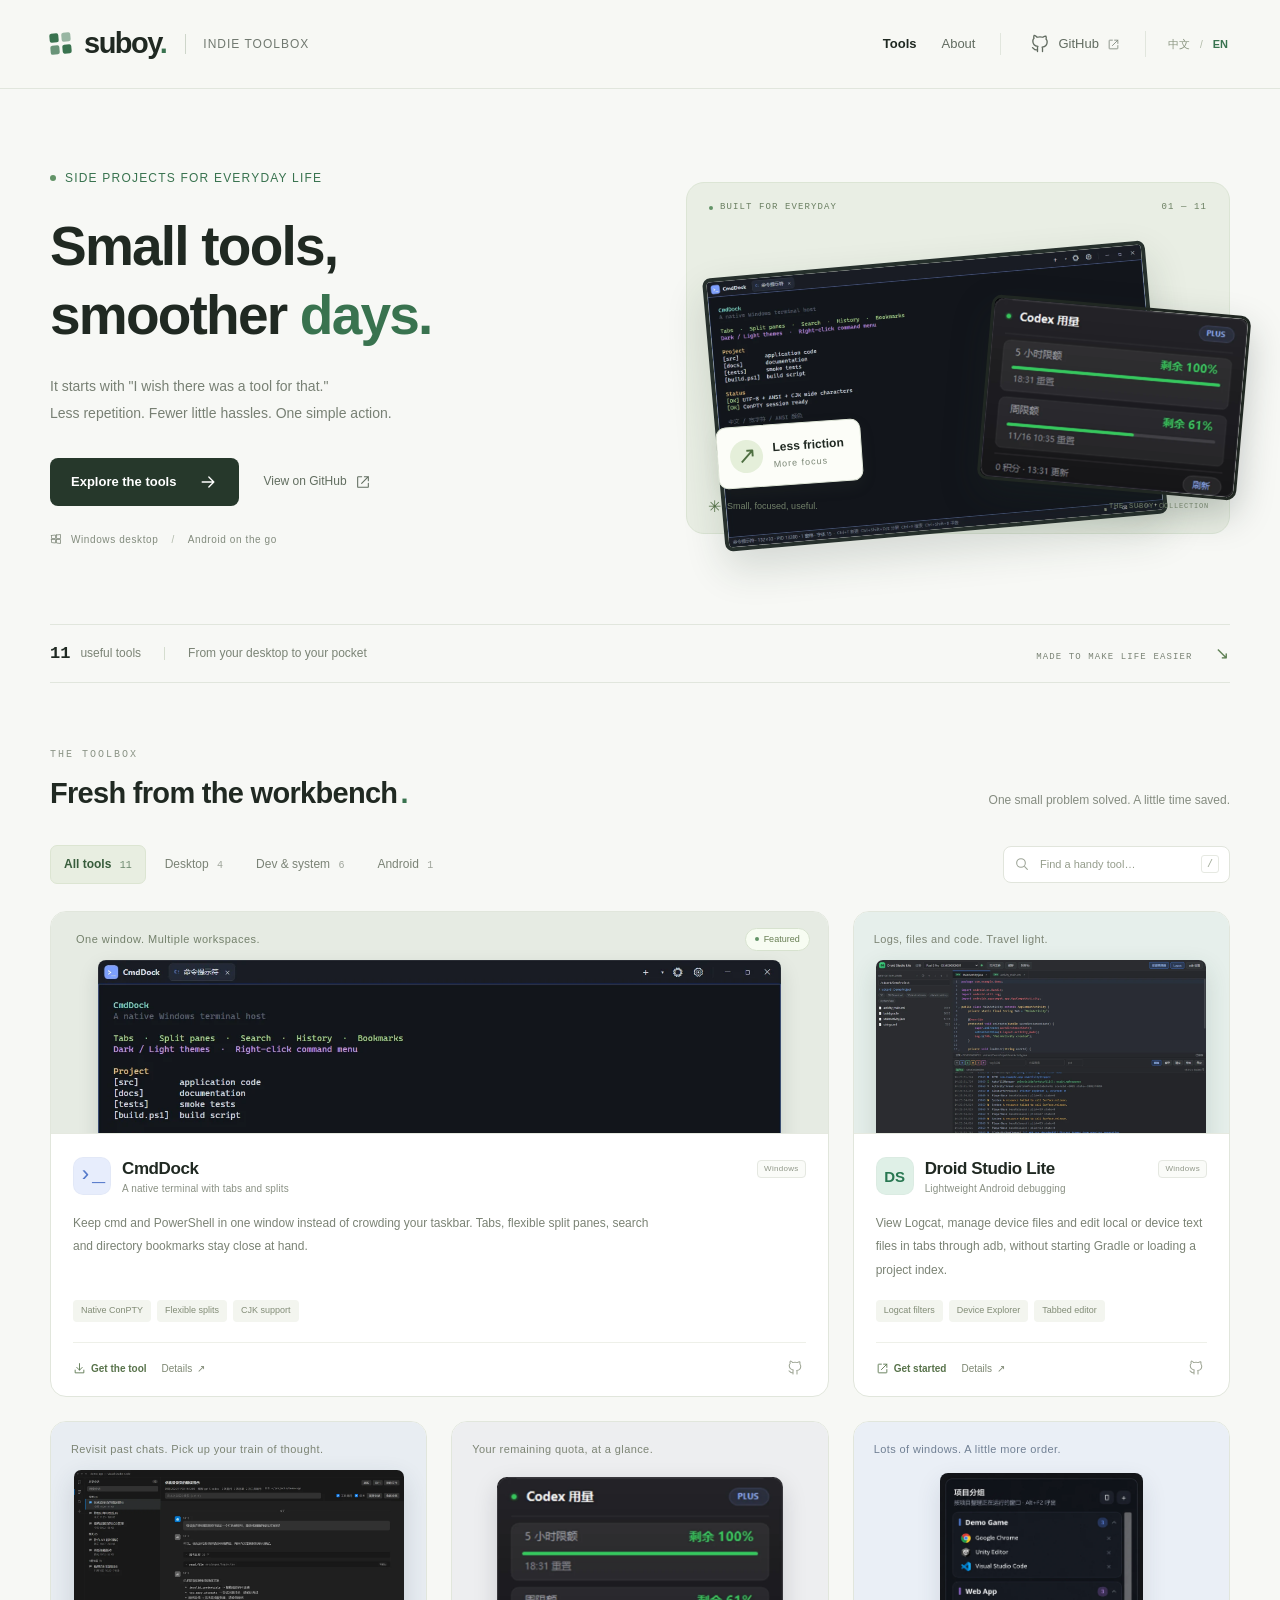
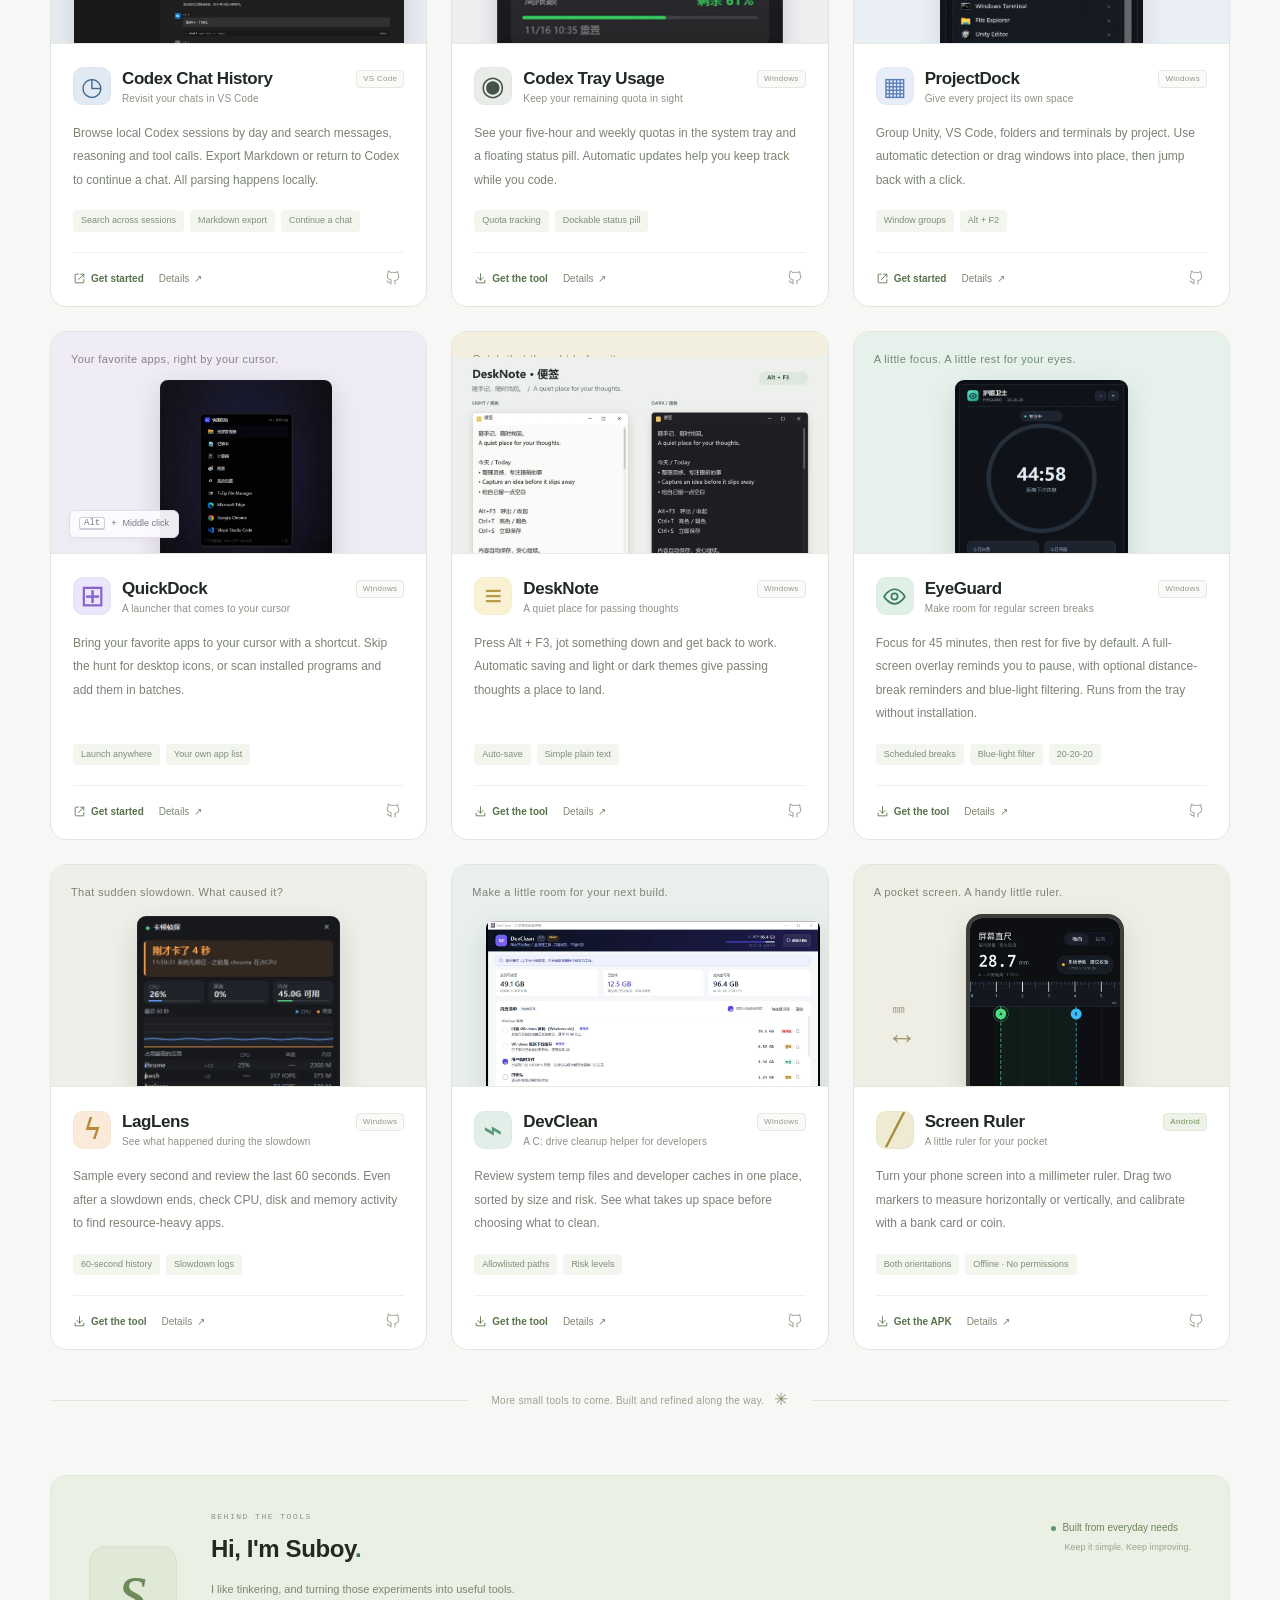
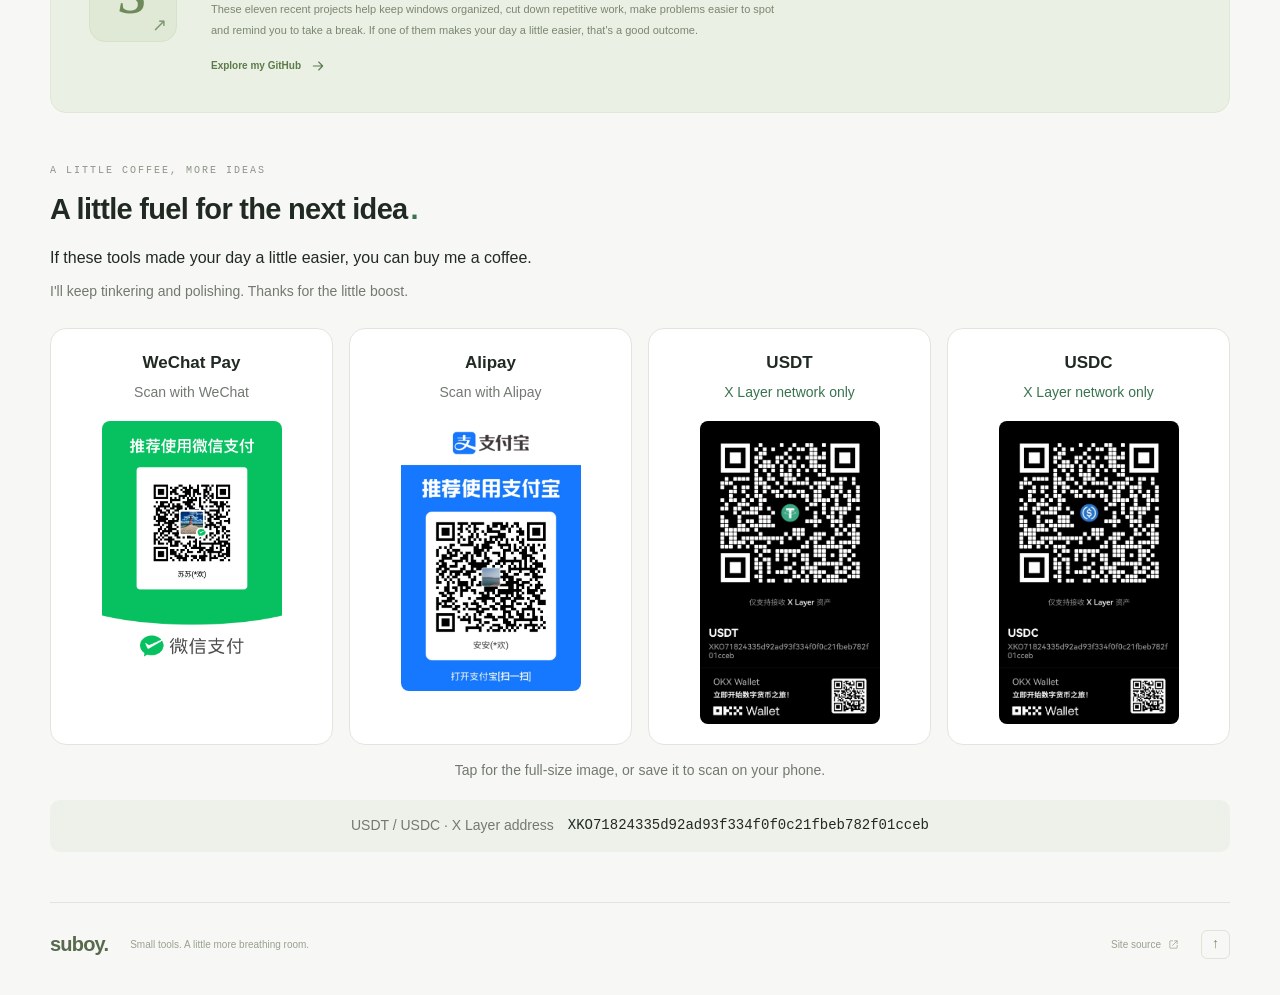
==== commit ad2192ea: "Show smaller donation codes directly and refresh support copy" ====
--- a/en/index.html
+++ b/en/index.html
@@ -141,26 +141,28 @@
       <div class="about-note"><span class="status-dot"></span>Built from everyday needs<span>Keep it simple. Keep improving.</span></div>
     </section>
     <section class="support-section container" id="support" aria-labelledby="support-title">
-      <div class="section-heading"><div><p class="section-kicker">SUPPORT THE TOOLS</p><h2 id="support-title">Support these tools<span class="heading-dot">.</span></h2></div></div>
-      <p class="support-intro">If these tools have helped you, you're welcome to support their maintenance and updates with a voluntary donation. Thank you!</p>
+      <div class="section-heading"><div><p class="section-kicker">A LITTLE COFFEE, MORE IDEAS</p><h2 id="support-title">A little fuel for the next idea<span class="heading-dot">.</span></h2></div></div>
+      <p class="support-intro">If these tools made your day a little easier, you can buy me a coffee.<span>I'll keep tinkering and polishing. Thanks for the little boost.</span></p>
       <div class="support-grid">
-        <details class="support-method">
-          <summary><span><strong>WeChat Pay</strong><span class="support-method-note">Scan with WeChat</span></span><span class="support-toggle" aria-hidden="true">+</span></summary>
-          <div class="support-content"><a class="support-qr" href="../image/weixin.png" target="_blank" rel="noopener noreferrer" aria-label="View the full-size WeChat payment code"><img src="../image/weixin.png" width="1118" height="1524" alt="WeChat Pay donation code" loading="lazy"></a><p class="support-image-hint">Open the full-size code, or save it and scan it in your payment app.</p></div>
-        </details>
-        <details class="support-method">
-          <summary><span><strong>Alipay</strong><span class="support-method-note">Scan with Alipay</span></span><span class="support-toggle" aria-hidden="true">+</span></summary>
-          <div class="support-content"><a class="support-qr" href="../image/zhifubao.jpg" target="_blank" rel="noopener noreferrer" aria-label="View the full-size Alipay payment code"><img src="../image/zhifubao.jpg" width="1080" height="1619" alt="Alipay donation code" loading="lazy"></a><p class="support-image-hint">Open the full-size code, or save it and scan it in your payment app.</p></div>
-        </details>
-        <details class="support-method">
-          <summary><span><strong>USDT</strong><span class="support-method-note">X Layer network only</span></span><span class="support-toggle" aria-hidden="true">+</span></summary>
-          <div class="support-content"><p class="support-network">Use the X Layer network and verify the token and receiving address before sending.</p><a class="support-qr" href="../image/usdt.jpg" target="_blank" rel="noopener noreferrer" aria-label="View the full-size USDT payment code"><img src="../image/usdt.jpg" width="917" height="1541" alt="USDT donation code, X Layer network only" loading="lazy"></a><p class="support-address-label">Receiving address</p><code class="support-address" dir="ltr">XKO71824335d92ad93f334f0f0c21fbeb782f01cceb</code><p class="support-image-hint">Open the full-size payment code.</p></div>
-        </details>
-        <details class="support-method">
-          <summary><span><strong>USDC</strong><span class="support-method-note">X Layer network only</span></span><span class="support-toggle" aria-hidden="true">+</span></summary>
-          <div class="support-content"><p class="support-network">Use the X Layer network and verify the token and receiving address before sending.</p><a class="support-qr" href="../image/usdc.jpg" target="_blank" rel="noopener noreferrer" aria-label="View the full-size USDC payment code"><img src="../image/usdc.jpg" width="917" height="1541" alt="USDC donation code, X Layer network only" loading="lazy"></a><p class="support-address-label">Receiving address</p><code class="support-address" dir="ltr">XKO71824335d92ad93f334f0f0c21fbeb782f01cceb</code><p class="support-image-hint">Open the full-size payment code.</p></div>
-        </details>
+        <figure class="support-method">
+          <figcaption><h3>WeChat Pay</h3><p class="support-method-note">Scan with WeChat</p></figcaption>
+          <a class="support-qr" href="../image/weixin.png" target="_blank" rel="noopener noreferrer" aria-label="View the full-size WeChat payment code"><img src="../image/weixin.png" width="1118" height="1524" alt="WeChat Pay donation code" loading="lazy"></a>
+        </figure>
+        <figure class="support-method">
+          <figcaption><h3>Alipay</h3><p class="support-method-note">Scan with Alipay</p></figcaption>
+          <a class="support-qr" href="../image/zhifubao.jpg" target="_blank" rel="noopener noreferrer" aria-label="View the full-size Alipay payment code"><img src="../image/zhifubao.jpg" width="1080" height="1619" alt="Alipay donation code" loading="lazy"></a>
+        </figure>
+        <figure class="support-method">
+          <figcaption><h3>USDT</h3><p class="support-method-note support-network">X Layer network only</p></figcaption>
+          <a class="support-qr" href="../image/usdt.jpg" target="_blank" rel="noopener noreferrer" aria-label="View the full-size USDT payment code"><img src="../image/usdt.jpg" width="917" height="1541" alt="USDT donation code, X Layer network only" loading="lazy"></a>
+        </figure>
+        <figure class="support-method">
+          <figcaption><h3>USDC</h3><p class="support-method-note support-network">X Layer network only</p></figcaption>
+          <a class="support-qr" href="../image/usdc.jpg" target="_blank" rel="noopener noreferrer" aria-label="View the full-size USDC payment code"><img src="../image/usdc.jpg" width="917" height="1541" alt="USDC donation code, X Layer network only" loading="lazy"></a>
+        </figure>
       </div>
+      <p class="support-image-hint">Tap for the full-size image, or save it to scan on your phone.</p>
+      <div class="support-wallet"><span class="support-address-label">USDT / USDC · X Layer address</span><code class="support-address" dir="ltr">XKO71824335d92ad93f334f0f0c21fbeb782f01cceb</code></div>
     </section>
   </main>
 
--- a/styles.css
+++ b/styles.css
@@ -62,25 +62,22 @@
 .droid-visual{background:#e6efeb}.droid-visual img{top:48px;left:6%;width:88%;border-radius:7px;box-shadow:0 10px 26px #1e493629}.droid-icon{background:#dff0e7;color:#287751;font-size:15px;font-weight:700}
 .history-visual{background:#e8edf2}.history-visual img{top:48px;left:6%;width:88%;border-radius:7px;box-shadow:0 10px 26px #24364a29}.history-icon{background:#e1e9f3;color:#426a91;font-size:25px}
 
-/* Native disclosure keeps the support section compact and works without JavaScript. */
+/* Four small payment images, visible without an extra interaction. */
 .support-section{padding-bottom:50px;scroll-margin-top:24px}
 .support-section .section-heading{margin-bottom:12px}
-.support-intro{font-size:16px;color:var(--muted);max-width:760px;margin-bottom:24px}
-.support-grid{display:grid;grid-template-columns:repeat(2,minmax(0,1fr));gap:16px;align-items:start}
-.support-method{min-width:0;background:var(--paper);border:1px solid var(--line);border-radius:var(--radius);overflow:hidden}
-.support-method summary{display:flex;align-items:center;justify-content:space-between;gap:16px;padding:20px 24px;cursor:pointer;list-style:none}
-.support-method summary::-webkit-details-marker{display:none}
-.support-method summary:focus-visible{outline:3px solid #49825f;outline-offset:-5px;border-radius:var(--radius)}
-.support-method summary:hover{background:var(--soft)}
-.support-method summary strong{display:block;font-size:18px;font-weight:600}
-.support-method-note{display:block;margin-top:3px;font-size:14px;color:var(--muted)}
-.support-toggle{font-size:26px;line-height:1;color:var(--green);flex:none}
-.support-method[open] .support-toggle{transform:rotate(45deg)}
-.support-content{border-top:1px solid var(--line);padding:20px 24px 24px}
-.support-qr{display:block;width:min(100%,300px);margin-inline:auto;border-radius:10px;overflow:hidden}
+.support-intro{font-size:16px;color:var(--ink);max-width:760px;margin-bottom:24px;line-height:1.9}
+.support-intro>span{display:block;font-size:14px;color:var(--muted);margin-top:4px}
+.support-grid{display:grid;grid-template-columns:repeat(4,minmax(0,1fr));gap:16px}
+.support-method{min-width:0;padding:20px 16px;background:var(--paper);border:1px solid var(--line);border-radius:var(--radius);text-align:center}
+.support-method figcaption{margin-bottom:16px}
+.support-method h3{font-size:17px;font-weight:600}
+.support-method-note{margin-top:3px;font-size:14px;color:var(--muted)}
+.support-network{color:var(--green)}
+.support-qr{display:block;width:min(100%,180px);margin-inline:auto;border-radius:8px;overflow:hidden}
 .support-qr img{width:100%;height:auto}
 .support-image-hint{margin-top:14px;font-size:14px;color:var(--muted);text-align:center}
-.support-network{font-size:14px;color:var(--green);margin-bottom:18px}
-.support-address-label{font-size:14px;color:var(--muted);margin-top:18px;margin-bottom:6px}
-.support-address{display:block;font:14px/1.7 Consolas,monospace;overflow-wrap:anywhere;user-select:all;background:var(--soft);padding:10px 12px;border-radius:8px}
-@media(max-width:600px){.support-grid{grid-template-columns:minmax(0,1fr)}.support-section{padding-bottom:32px}.support-method summary{padding:18px 20px}.support-content{padding:18px 20px 22px}}
+.support-wallet{display:flex;align-items:center;justify-content:center;flex-wrap:wrap;gap:6px 14px;margin-top:18px;padding:14px 16px;background:var(--soft);border-radius:10px}
+.support-address-label{font-size:14px;color:var(--muted)}
+.support-address{min-width:0;font:14px/1.7 Consolas,monospace;overflow-wrap:anywhere;user-select:all}
+@media(max-width:850px){.support-grid{grid-template-columns:repeat(2,minmax(0,1fr))}}
+@media(max-width:600px){.support-section{padding-bottom:32px}.support-grid{gap:12px}.support-method{padding:16px 12px}.support-method h3{font-size:16px}.support-wallet{justify-content:flex-start}}
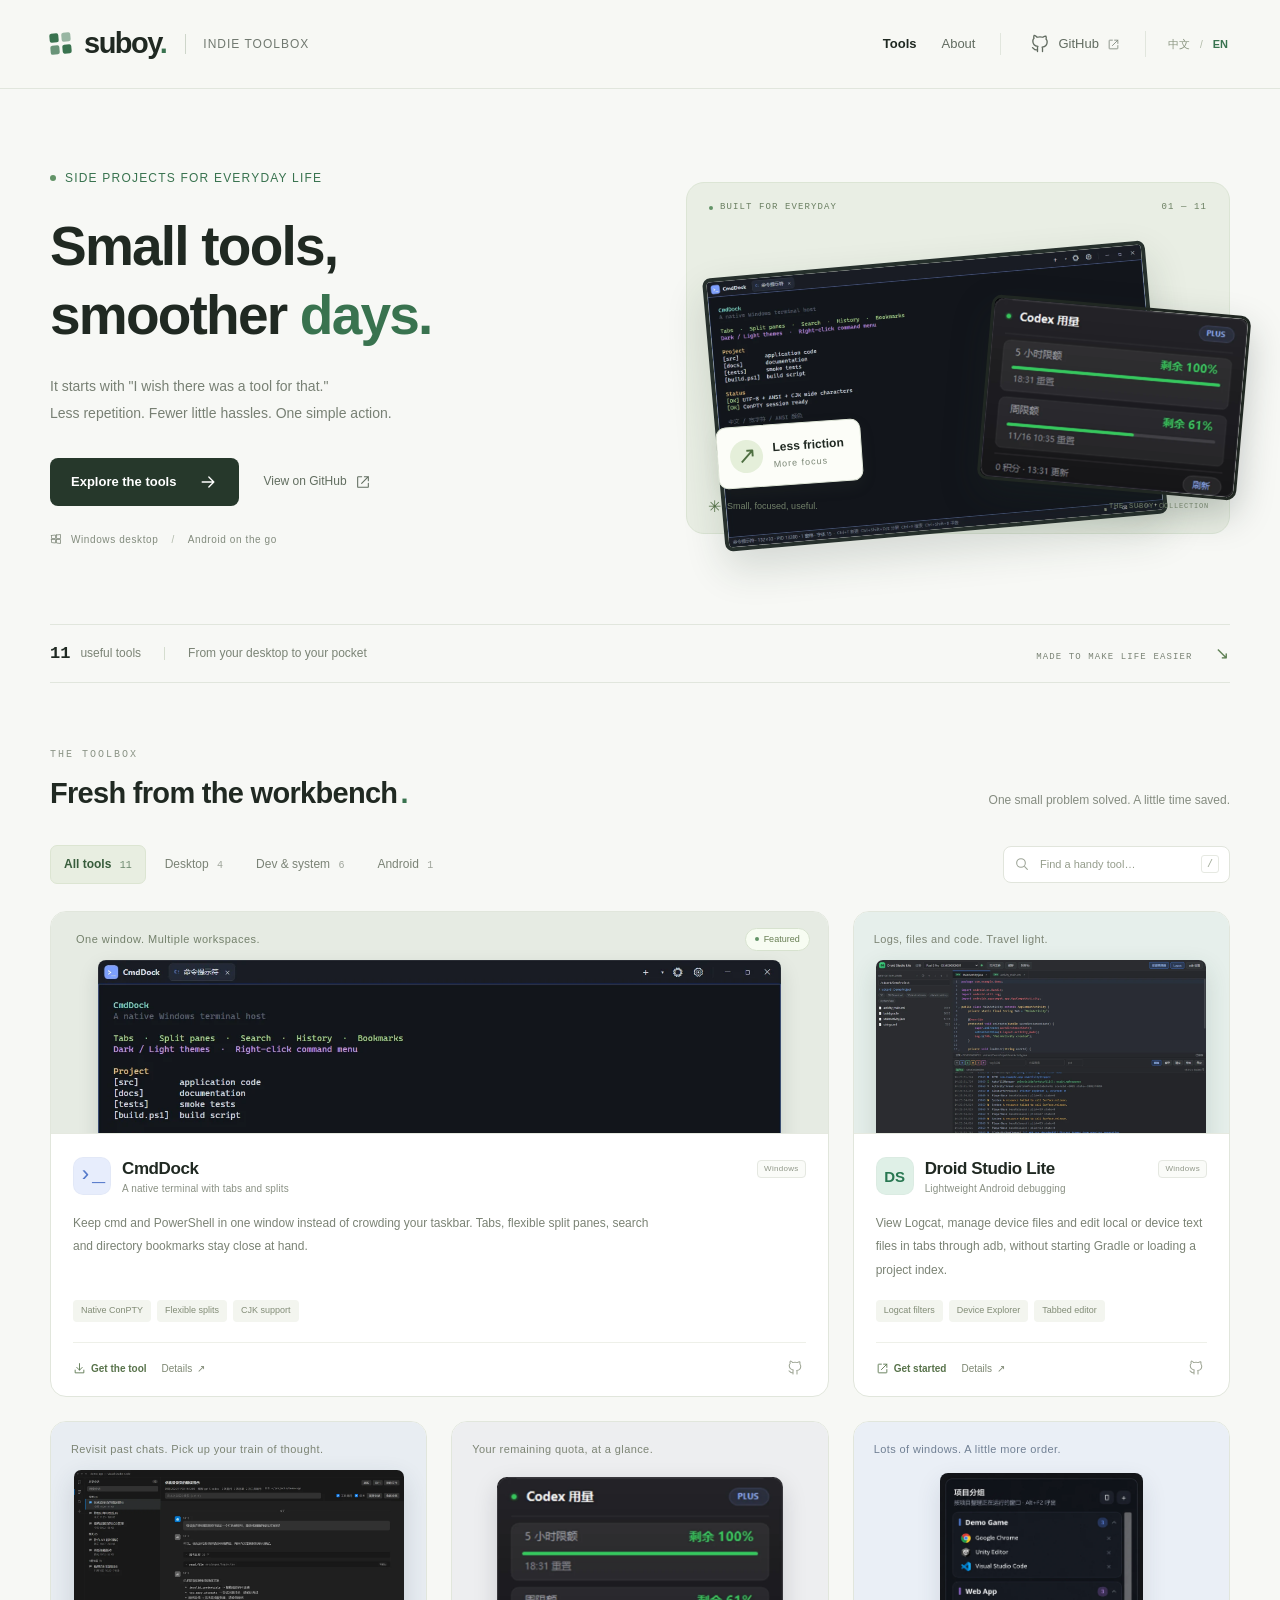
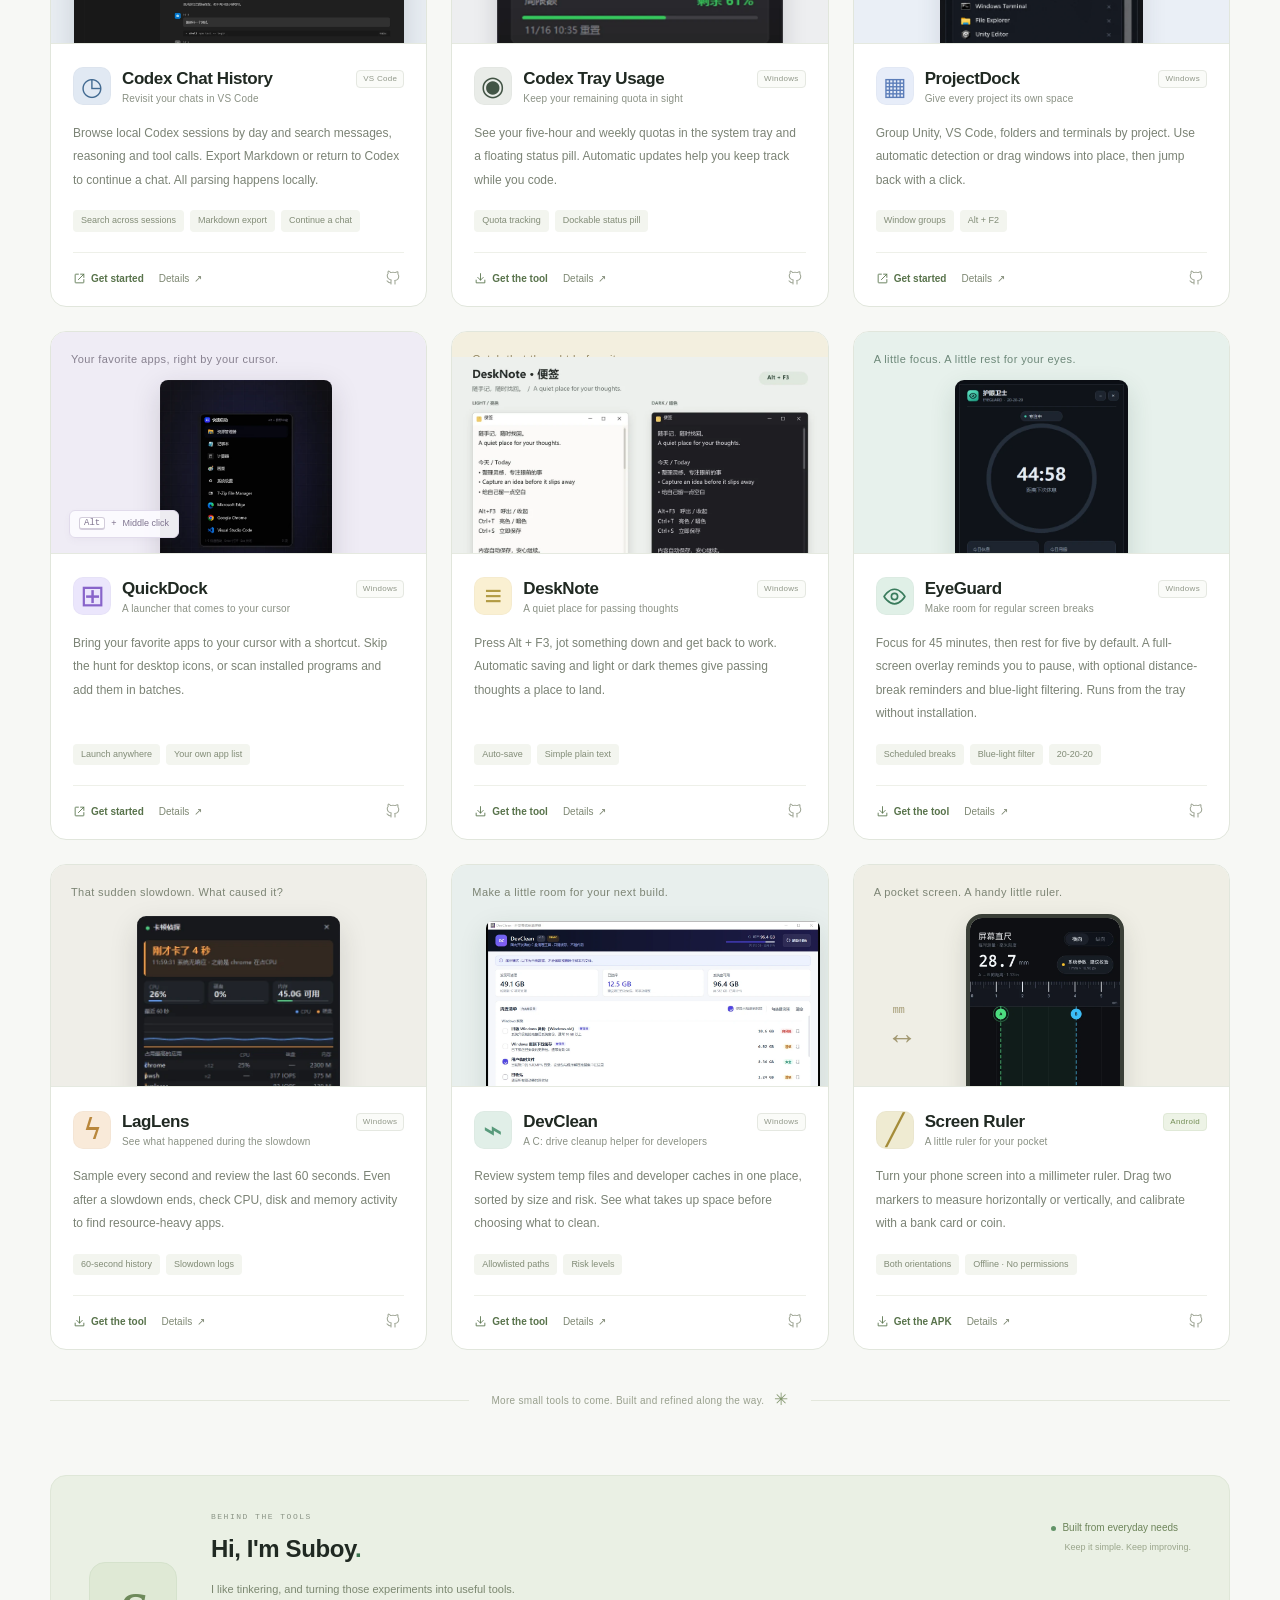
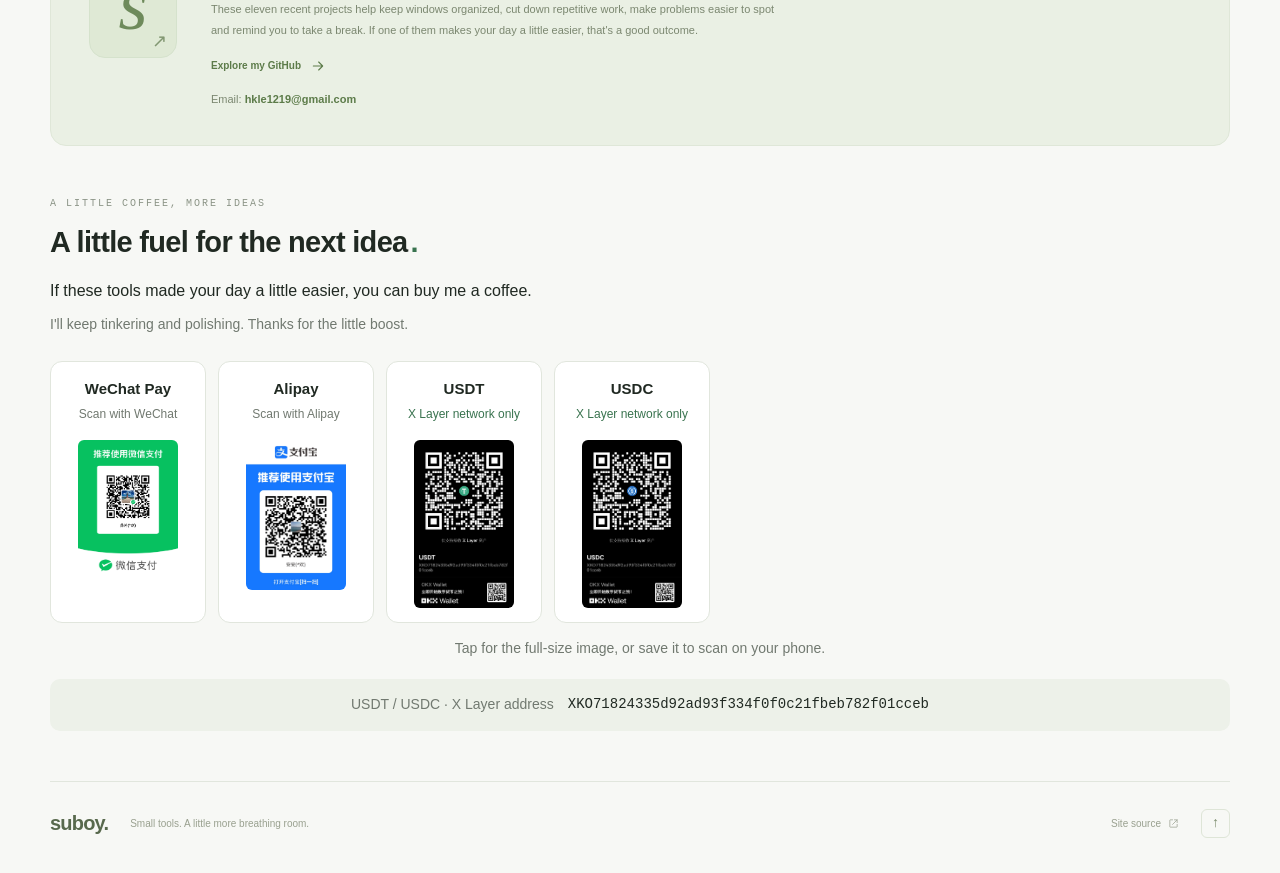
==== commit cf5ddf6b: "Add contact email to Chinese and English about sections" ====
--- a/en/index.html
+++ b/en/index.html
@@ -137,7 +137,7 @@
 
     <section class="about-section container" id="about" aria-labelledby="about-title">
       <div class="about-monogram" aria-hidden="true">s<span>↗</span></div>
-      <div class="about-copy"><p class="section-kicker">BEHIND THE TOOLS</p><h2 id="about-title">Hi, I'm Suboy<span class="green">.</span></h2><p>I like tinkering, and turning those experiments into useful tools.<br>These eleven recent projects help keep windows organized, cut down repetitive work, make problems easier to spot and remind you to take a break. If one of them makes your day a little easier, that's a good outcome.</p><a href="https://github.com/suboy1219" target="_blank" rel="noopener noreferrer">Explore my GitHub<svg class="icon small"><use href="#i-arrow"/></svg></a></div>
+      <div class="about-copy"><p class="section-kicker">BEHIND THE TOOLS</p><h2 id="about-title">Hi, I'm Suboy<span class="green">.</span></h2><p>I like tinkering, and turning those experiments into useful tools.<br>These eleven recent projects help keep windows organized, cut down repetitive work, make problems easier to spot and remind you to take a break. If one of them makes your day a little easier, that's a good outcome.</p><a href="https://github.com/suboy1219" target="_blank" rel="noopener noreferrer">Explore my GitHub<svg class="icon small"><use href="#i-arrow"/></svg></a><p class="about-contact"><span>Email: </span><a href="mailto:hkle1219@gmail.com">hkle1219@gmail.com</a></p></div>
       <div class="about-note"><span class="status-dot"></span>Built from everyday needs<span>Keep it simple. Keep improving.</span></div>
     </section>
     <section class="support-section container" id="support" aria-labelledby="support-title">
--- a/styles.css
+++ b/styles.css
@@ -62,22 +62,25 @@
 .droid-visual{background:#e6efeb}.droid-visual img{top:48px;left:6%;width:88%;border-radius:7px;box-shadow:0 10px 26px #1e493629}.droid-icon{background:#dff0e7;color:#287751;font-size:15px;font-weight:700}
 .history-visual{background:#e8edf2}.history-visual img{top:48px;left:6%;width:88%;border-radius:7px;box-shadow:0 10px 26px #24364a29}.history-icon{background:#e1e9f3;color:#426a91;font-size:25px}
 
+.about-contact{margin-top:12px;overflow-wrap:anywhere}
+.about-contact a{color:#5c7b49;font-weight:600;text-underline-offset:3px}
+.about-contact a:hover{text-decoration:underline}
+
 /* Four small payment images, visible without an extra interaction. */
 .support-section{padding-bottom:50px;scroll-margin-top:24px}
 .support-section .section-heading{margin-bottom:12px}
 .support-intro{font-size:16px;color:var(--ink);max-width:760px;margin-bottom:24px;line-height:1.9}
 .support-intro>span{display:block;font-size:14px;color:var(--muted);margin-top:4px}
-.support-grid{display:grid;grid-template-columns:repeat(4,minmax(0,1fr));gap:16px}
-.support-method{min-width:0;padding:20px 16px;background:var(--paper);border:1px solid var(--line);border-radius:var(--radius);text-align:center}
-.support-method figcaption{margin-bottom:16px}
-.support-method h3{font-size:17px;font-weight:600}
-.support-method-note{margin-top:3px;font-size:14px;color:var(--muted)}
+.support-grid{display:grid;grid-template-columns:repeat(4,minmax(0,1fr));gap:12px;max-width:660px}
+.support-method{min-width:0;padding:14px 10px;background:var(--paper);border:1px solid var(--line);border-radius:12px;text-align:center}
+.support-method figcaption{min-height:54px;margin-bottom:10px}
+.support-method h3{font-size:15px;font-weight:600}
+.support-method-note{margin-top:3px;font-size:12px;line-height:1.5;color:var(--muted)}
 .support-network{color:var(--green)}
-.support-qr{display:block;width:min(100%,180px);margin-inline:auto;border-radius:8px;overflow:hidden}
+.support-qr{display:block;width:min(100%,100px);margin-inline:auto;border-radius:6px;overflow:hidden}
 .support-qr img{width:100%;height:auto}
 .support-image-hint{margin-top:14px;font-size:14px;color:var(--muted);text-align:center}
 .support-wallet{display:flex;align-items:center;justify-content:center;flex-wrap:wrap;gap:6px 14px;margin-top:18px;padding:14px 16px;background:var(--soft);border-radius:10px}
 .support-address-label{font-size:14px;color:var(--muted)}
 .support-address{min-width:0;font:14px/1.7 Consolas,monospace;overflow-wrap:anywhere;user-select:all}
-@media(max-width:850px){.support-grid{grid-template-columns:repeat(2,minmax(0,1fr))}}
-@media(max-width:600px){.support-section{padding-bottom:32px}.support-grid{gap:12px}.support-method{padding:16px 12px}.support-method h3{font-size:16px}.support-wallet{justify-content:flex-start}}
+@media(max-width:600px){.support-section{padding-bottom:32px}.support-grid{gap:6px}.support-method{padding:10px 4px}.support-method figcaption{min-height:92px}.support-method h3{font-size:14px}.support-wallet{justify-content:flex-start}}
